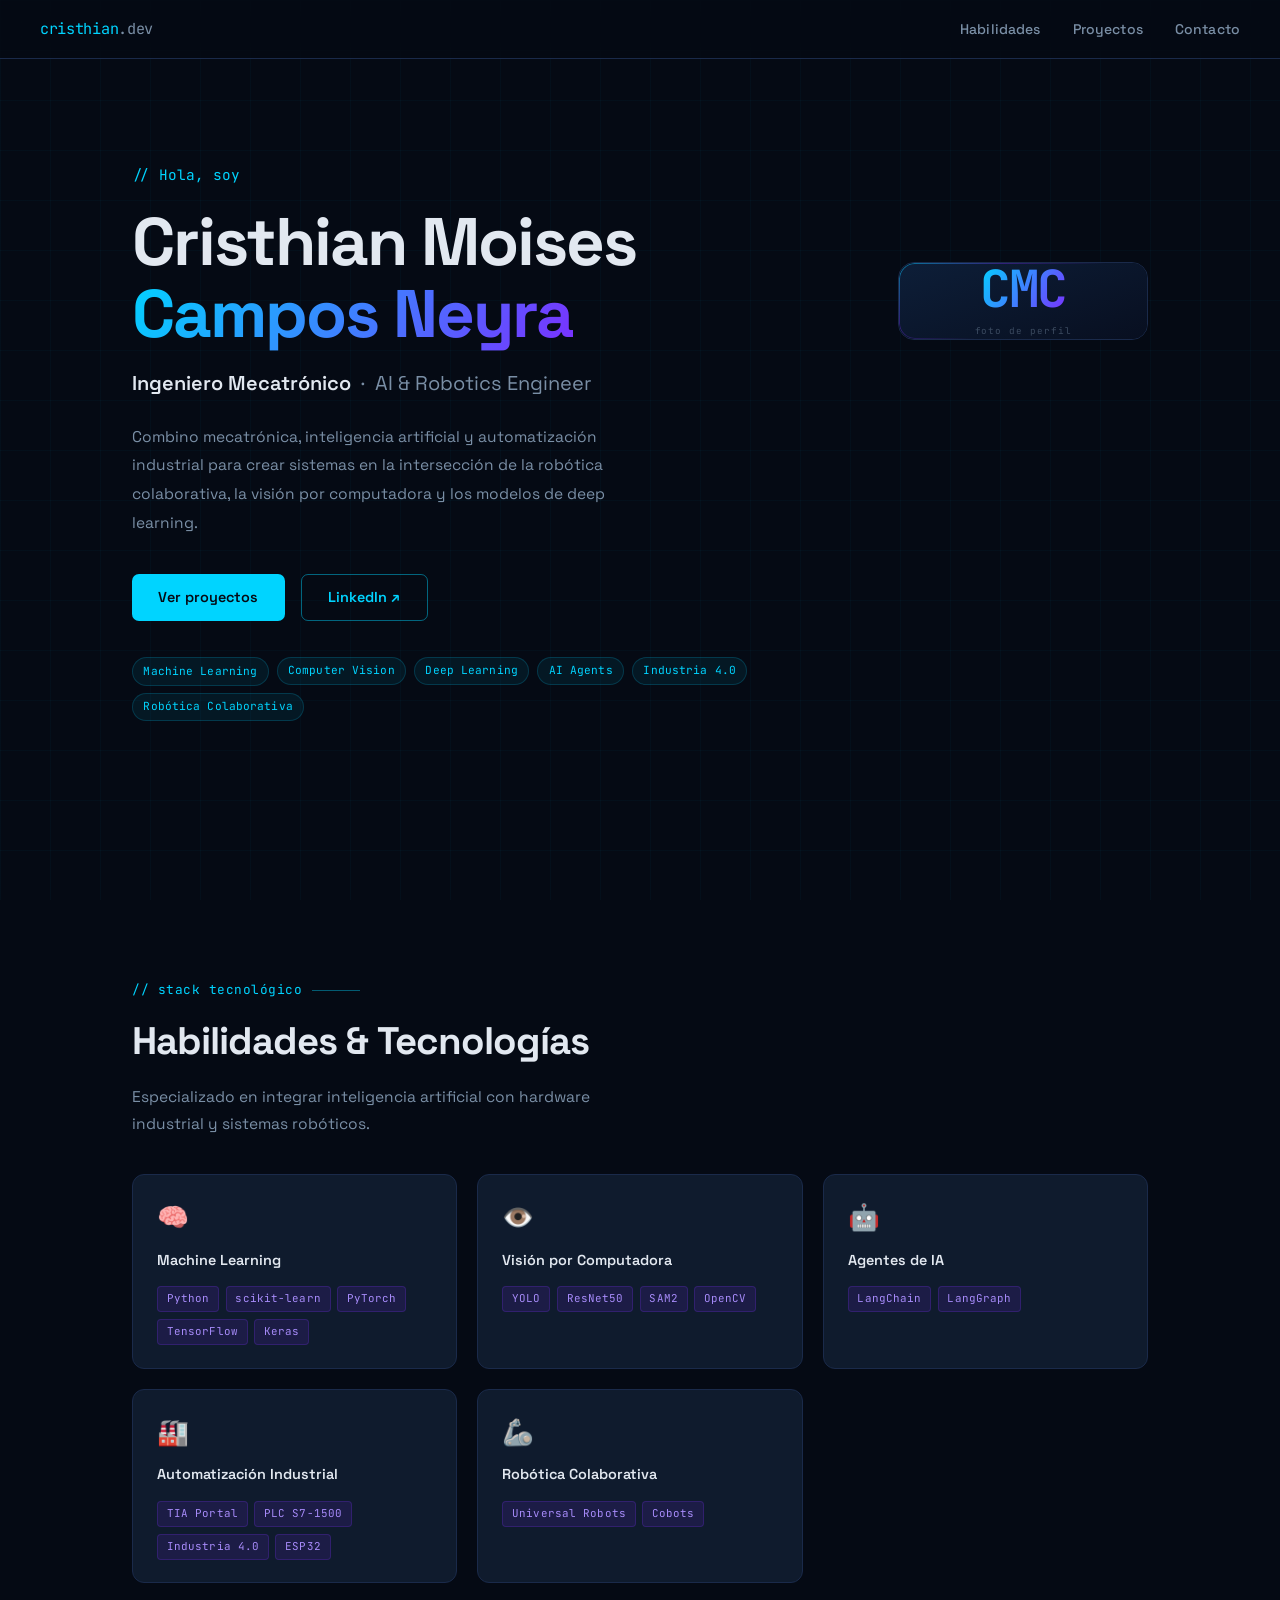
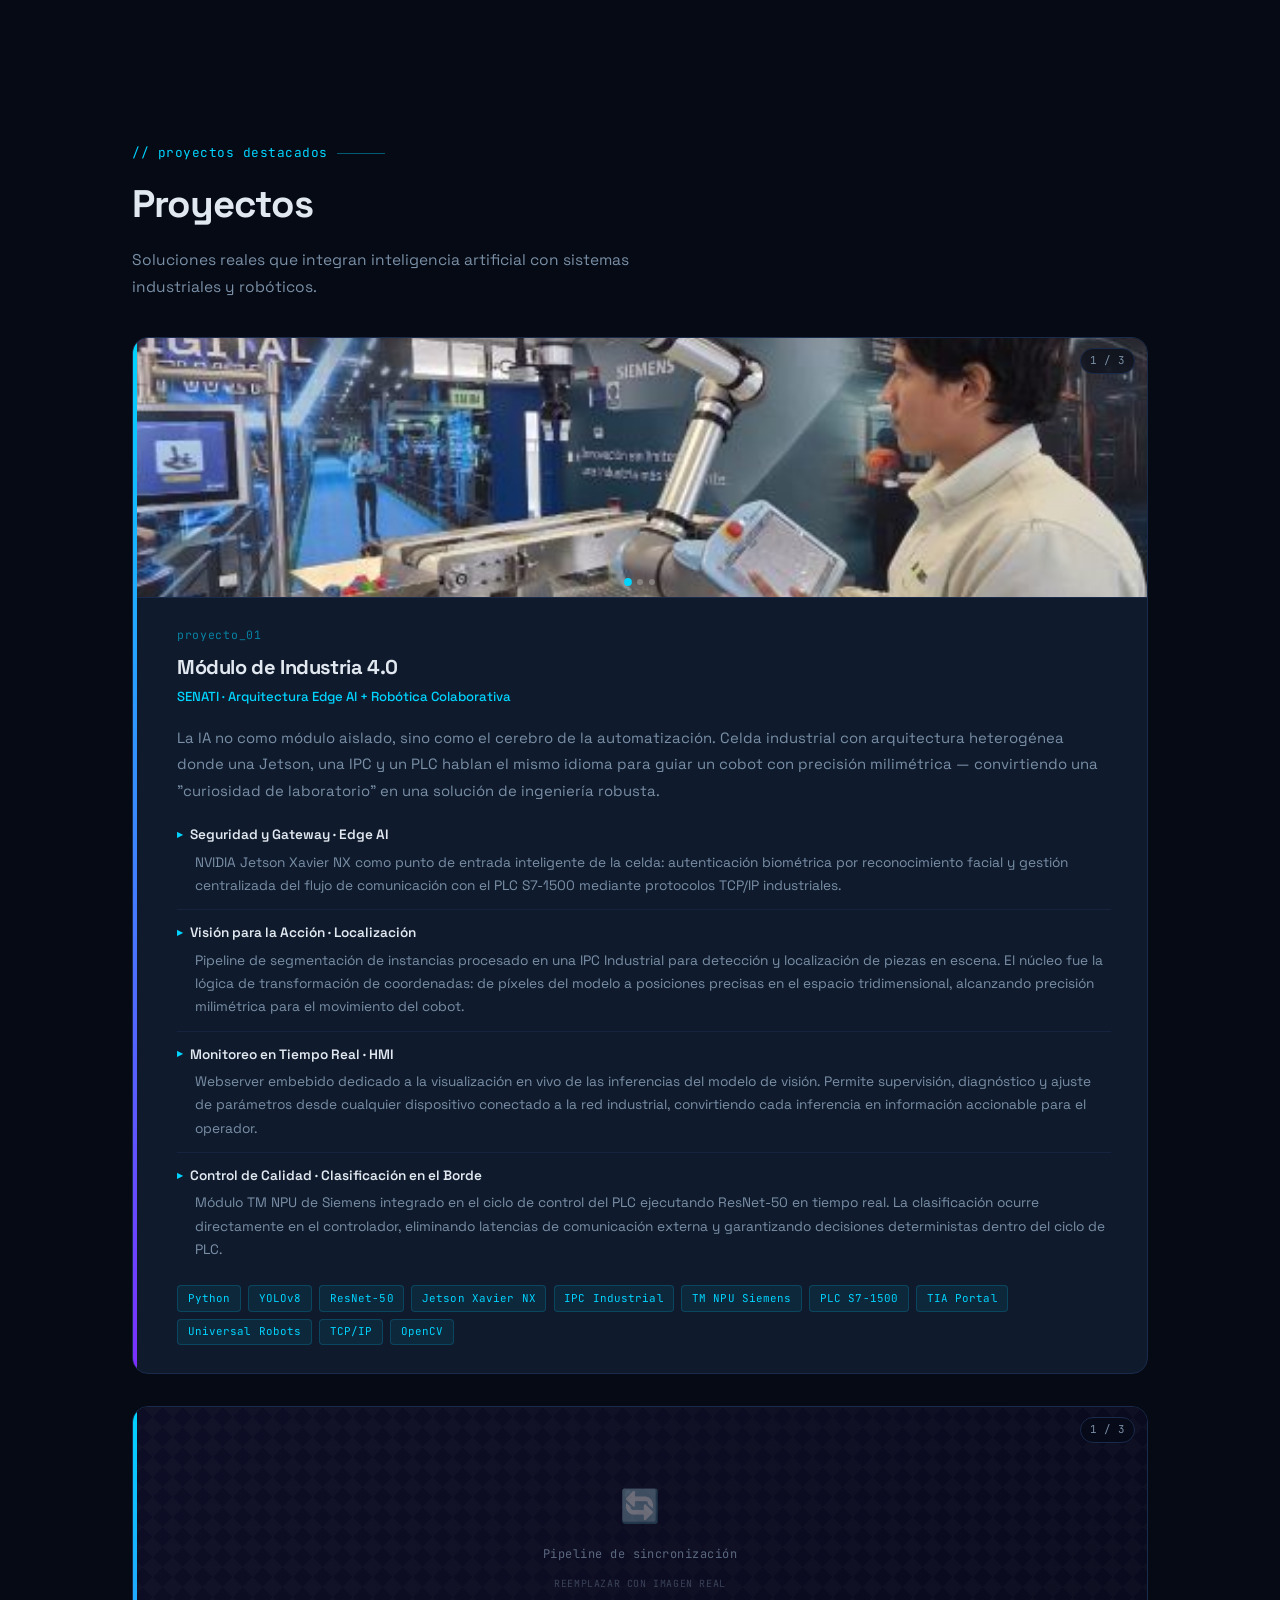
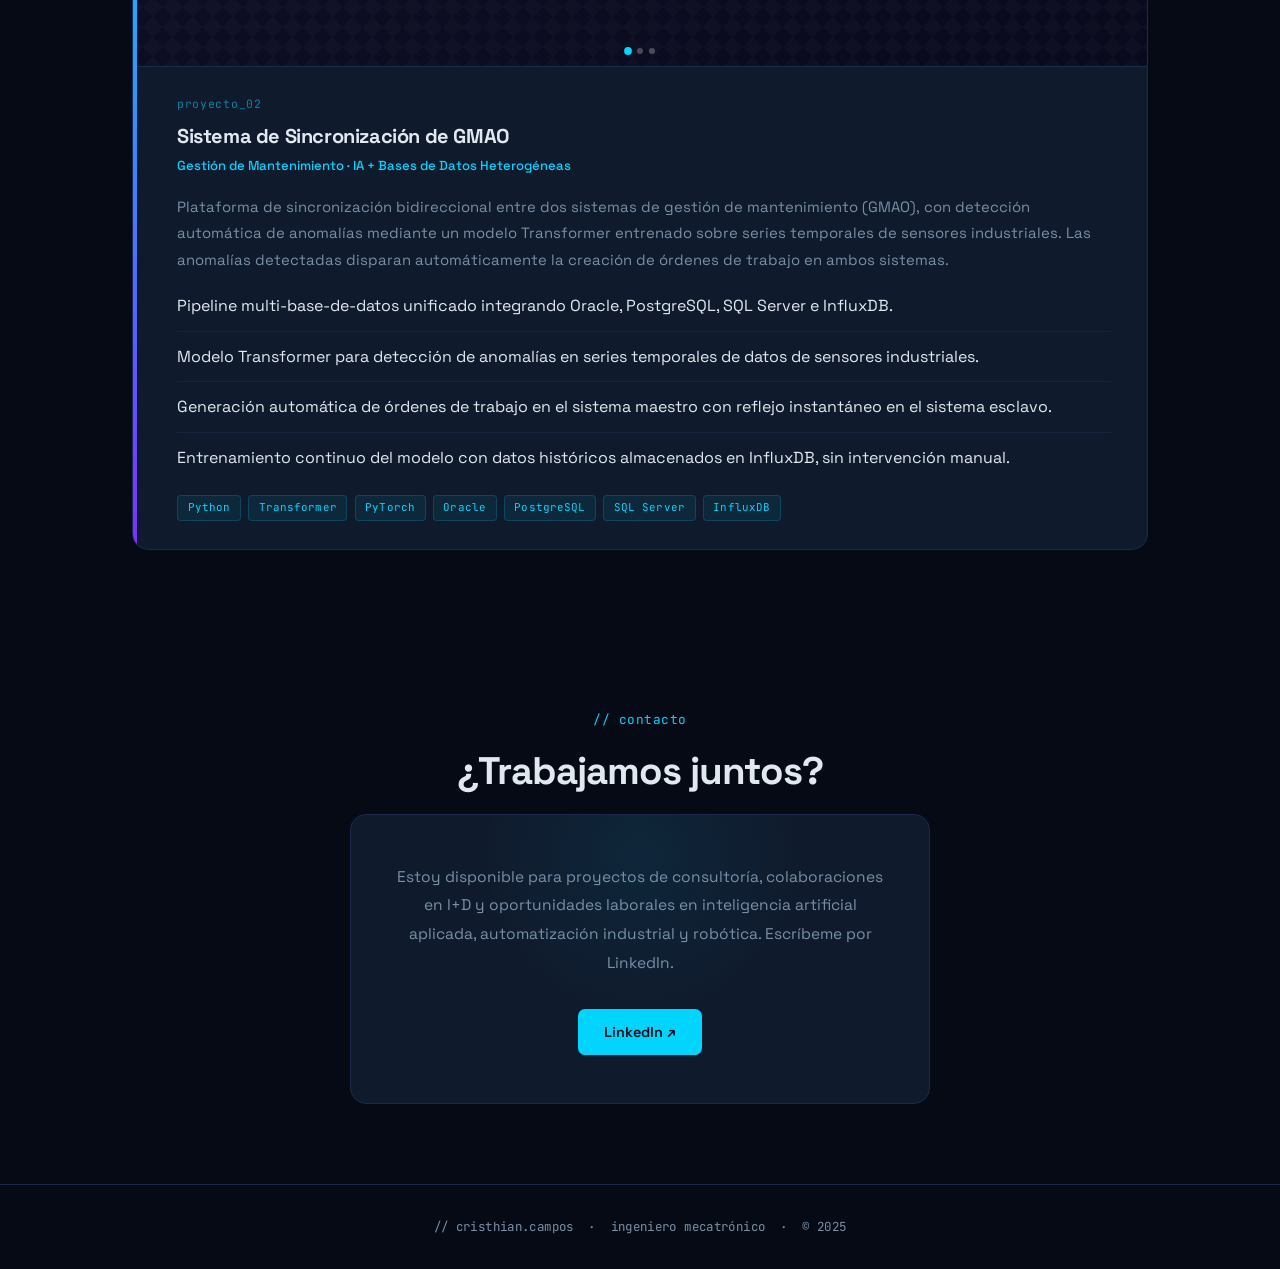
==== src/index.html @ fc971c63 "first commit" ====
<!DOCTYPE html>
<html lang="es">
<head>
    <meta charset="UTF-8">
    <meta name="viewport" content="width=device-width, initial-scale=1.0">
    <title>Cristhian Campos · Ingeniero Mecatrónico</title>
    <meta name="description" content="Portafolio profesional de Cristhian Moises Campos Neyra — Ingeniero Mecatrónico especializado en IA, visión por computadora y robótica industrial.">

    <link rel="preconnect" href="https://fonts.googleapis.com">
    <link rel="preconnect" href="https://fonts.gstatic.com" crossorigin>
    <link href="https://fonts.googleapis.com/css2?family=Space+Grotesk:wght@300;400;500;600;700&family=JetBrains+Mono:wght@400;500&display=swap" rel="stylesheet">

    <style>
        /* ── Variables ── */
        :root {
            --bg-primary:    #050a14;
            --bg-secondary:  #0d1526;
            --bg-card:       #0f1b2d;
            --border-color:  #1a2a4a;
            --accent-cyan:   #00d4ff;
            --accent-purple: #7b2fff;
            --accent-green:  #00ff88;
            --text-primary:  #e2e8f0;
            --text-secondary:#7a8fa6;
            --font-sans: 'Space Grotesk', sans-serif;
            --font-mono: 'JetBrains Mono', monospace;
        }

        /* ── Reset ── */
        *, *::before, *::after { box-sizing: border-box; margin: 0; padding: 0; }
        html { scroll-behavior: smooth; }

        body {
            font-family: var(--font-sans);
            background: var(--bg-primary);
            color: var(--text-primary);
            line-height: 1.6;
            overflow-x: hidden;
        }

        /* ── Grid background ── */
        body::before {
            content: '';
            position: fixed;
            inset: 0;
            background-image:
                linear-gradient(rgba(0,212,255,.03) 1px, transparent 1px),
                linear-gradient(90deg, rgba(0,212,255,.03) 1px, transparent 1px);
            background-size: 50px 50px;
            pointer-events: none;
            z-index: 0;
        }

        /* ── Navigation ── */
        nav {
            position: fixed;
            top: 0; left: 0; right: 0;
            z-index: 100;
            padding: 1rem 2.5rem;
            display: flex;
            justify-content: space-between;
            align-items: center;
            background: rgba(5, 10, 20, 0.82);
            backdrop-filter: blur(14px);
            border-bottom: 1px solid var(--border-color);
        }

        .nav-logo {
            font-family: var(--font-mono);
            font-size: 0.95rem;
            color: var(--accent-cyan);
            text-decoration: none;
            letter-spacing: -0.02em;
        }
        .nav-logo span { color: var(--text-secondary); }

        .nav-links {
            display: flex;
            gap: 2rem;
            list-style: none;
        }

        .nav-links a {
            color: var(--text-secondary);
            text-decoration: none;
            font-size: 0.875rem;
            font-weight: 500;
            transition: color 0.25s;
            letter-spacing: 0.01em;
        }
        .nav-links a:hover,
        .nav-links a.active { color: var(--accent-cyan); }

        /* ── Layout ── */
        main { position: relative; z-index: 1; }

        section {
            max-width: 1080px;
            margin: 0 auto;
            padding: 5rem 2rem;
        }

        /* ────────────────────────────
           HERO
        ──────────────────────────── */
        #hero {
            min-height: 100vh;
            display: flex;
            align-items: center;
            padding-top: 4rem;
            position: relative;
        }

        .hero-inner {
            display: grid;
            grid-template-columns: 1fr auto;
            align-items: center;
            gap: 4rem;
            width: 100%;
        }

        /* ── Hero text ── */
        .hero-eyebrow {
            font-family: var(--font-mono);
            font-size: 0.9rem;
            color: var(--accent-cyan);
            margin-bottom: 1.25rem;
            opacity: 0;
            animation: fadeUp 0.7s ease forwards 0.2s;
        }

        .hero-name {
            font-size: clamp(2.4rem, 5.5vw, 4.2rem);
            font-weight: 700;
            line-height: 1.08;
            margin-bottom: 1rem;
            letter-spacing: -0.03em;
            opacity: 0;
            animation: fadeUp 0.7s ease forwards 0.4s;
        }

        .hero-name .gradient {
            background: linear-gradient(125deg, var(--accent-cyan) 0%, var(--accent-purple) 100%);
            -webkit-background-clip: text;
            -webkit-text-fill-color: transparent;
            background-clip: text;
        }

        .hero-role {
            font-size: clamp(0.95rem, 2vw, 1.25rem);
            font-weight: 400;
            color: var(--text-secondary);
            margin-bottom: 1.5rem;
            opacity: 0;
            animation: fadeUp 0.7s ease forwards 0.6s;
        }
        .hero-role strong { color: var(--text-primary); font-weight: 600; }

        .hero-desc {
            max-width: 540px;
            color: var(--text-secondary);
            font-size: 0.97rem;
            line-height: 1.85;
            margin-bottom: 2.25rem;
            opacity: 0;
            animation: fadeUp 0.7s ease forwards 0.8s;
        }

        .hero-cta {
            display: flex;
            gap: 1rem;
            flex-wrap: wrap;
            opacity: 0;
            animation: fadeUp 0.7s ease forwards 1s;
        }

        .hero-tags {
            display: flex;
            flex-wrap: wrap;
            gap: 0.5rem;
            margin-top: 2.25rem;
            opacity: 0;
            animation: fadeUp 0.7s ease forwards 1.2s;
        }

        .hero-tag {
            font-family: var(--font-mono);
            font-size: 0.7rem;
            padding: 0.26rem 0.65rem;
            border-radius: 100px;
            background: rgba(0,212,255,.07);
            border: 1px solid rgba(0,212,255,.18);
            color: var(--accent-cyan);
            letter-spacing: 0.01em;
        }

        /* ── Flip card (profile photo) ── */
        .hero-photo-wrap {
            flex-shrink: 0;
            opacity: 0;
            animation: fadeUp 0.7s ease forwards 0.5s;
        }

        .flip-card {
            width: 250px;
            height: 360px;
            perspective: 1200px;
            cursor: pointer;
            position: relative;
        }

        .flip-card-inner {
            width: 100%;
            height: 100%;
            position: relative;
            transform-style: preserve-3d;
            transition: transform 0.7s cubic-bezier(0.4, 0, 0.2, 1);
        }

        .flip-card:hover .flip-card-inner,
        .flip-card.flipped .flip-card-inner {
            transform: rotateY(180deg);
        }

        .flip-front,
        .flip-back {
            position: absolute;
            inset: 0;
            backface-visibility: hidden;
            -webkit-backface-visibility: hidden;
            border-radius: 16px;
            overflow: hidden;
        }

        /* ── Front face ── */
        .flip-front {
            border: 1px solid var(--border-color);
            position: relative;
        }

        /* Gradient border accent */
        .flip-front::before {
            content: '';
            position: absolute;
            inset: 0;
            border-radius: 16px;
            padding: 1px;
            background: linear-gradient(150deg, rgba(0,212,255,.5), rgba(123,47,255,.35), transparent 55%);
            -webkit-mask: linear-gradient(#fff 0 0) content-box, linear-gradient(#fff 0 0);
            -webkit-mask-composite: xor;
            mask-composite: exclude;
            pointer-events: none;
            z-index: 2;
        }

        .flip-front-inner {
            width: 100%;
            height: 100%;
            background: var(--bg-card);
            display: flex;
            align-items: center;
            justify-content: center;
            overflow: hidden;
        }

        .flip-front-inner img {
            width: 100%;
            height: 100%;
            object-fit: cover;
            object-position: top center;
            display: block;
        }

        /* Placeholder */
        .flip-ph {
            display: flex;
            flex-direction: column;
            align-items: center;
            justify-content: center;
            gap: 0.6rem;
            width: 100%;
            height: 100%;
            background: linear-gradient(160deg, #0d1e38 0%, #080f20 100%);
        }

        .flip-ph-initials {
            font-family: var(--font-mono);
            font-size: 3.2rem;
            font-weight: 700;
            background: linear-gradient(125deg, var(--accent-cyan), var(--accent-purple));
            -webkit-background-clip: text;
            -webkit-text-fill-color: transparent;
            background-clip: text;
            letter-spacing: -0.04em;
            line-height: 1;
        }

        .flip-ph-hint {
            font-family: var(--font-mono);
            font-size: 0.58rem;
            color: var(--text-secondary);
            opacity: 0.45;
            letter-spacing: 0.1em;
        }

        /* Hover label */
        .flip-hint-badge {
            position: absolute;
            bottom: 12px;
            left: 50%;
            transform: translateX(-50%);
            font-family: var(--font-mono);
            font-size: 0.6rem;
            color: var(--accent-cyan);
            background: rgba(5,10,20,.8);
            backdrop-filter: blur(8px);
            border: 1px solid rgba(0,212,255,.22);
            padding: 0.22rem 0.65rem;
            border-radius: 100px;
            white-space: nowrap;
            z-index: 10;
            opacity: 0;
            transition: opacity 0.25s;
            pointer-events: none;
        }
        .flip-card:hover .flip-hint-badge { opacity: 1; }

        /* ── Back face ── */
        .flip-back {
            background: var(--bg-card);
            border: 1px solid rgba(0,212,255,.22);
            transform: rotateY(180deg);
            padding: 1.6rem 1.5rem;
            display: flex;
            flex-direction: column;
            gap: 0;
            box-shadow: 0 0 40px rgba(0,212,255,.08);
        }

        .flip-back-section {
            display: flex;
            flex-direction: column;
            gap: 0.3rem;
        }

        .flip-back-label {
            font-family: var(--font-mono);
            font-size: 0.6rem;
            color: var(--accent-cyan);
            letter-spacing: 0.12em;
            opacity: 0.65;
            margin-bottom: 0.2rem;
        }

        .flip-back-company {
            font-size: 1rem;
            font-weight: 700;
            color: var(--text-primary);
            letter-spacing: -0.01em;
        }

        .flip-back-role {
            font-size: 0.73rem;
            color: var(--text-secondary);
            line-height: 1.55;
        }

        .flip-back-period {
            font-family: var(--font-mono);
            font-size: 0.65rem;
            color: var(--accent-cyan);
            opacity: 0.75;
            margin-top: 0.25rem;
            display: inline-flex;
            align-items: center;
            gap: 0.3rem;
        }

        .flip-back-period::before {
            content: '';
            display: inline-block;
            width: 6px; height: 6px;
            border-radius: 50%;
            background: var(--accent-green);
            box-shadow: 0 0 6px var(--accent-green);
            flex-shrink: 0;
        }

        .flip-divider {
            height: 1px;
            background: var(--border-color);
            margin: 1.1rem 0;
        }

        .flip-back-uni {
            font-size: 0.78rem;
            font-weight: 600;
            color: var(--text-primary);
            line-height: 1.4;
        }

        .flip-back-degree {
            font-size: 0.7rem;
            color: var(--text-secondary);
            margin-top: 0.2rem;
        }

        .flip-location {
            display: flex;
            align-items: center;
            gap: 0.35rem;
            font-family: var(--font-mono);
            font-size: 0.62rem;
            color: var(--text-secondary);
            opacity: 0.55;
            margin-top: auto;
            padding-top: 1rem;
        }

        /* ── Buttons ── */
        .btn {
            display: inline-flex;
            align-items: center;
            gap: 0.5rem;
            padding: 0.7rem 1.65rem;
            border-radius: 7px;
            font-size: 0.9rem;
            font-weight: 600;
            font-family: var(--font-sans);
            text-decoration: none;
            border: none;
            cursor: pointer;
            transition: all 0.25s;
        }

        .btn-primary {
            background: var(--accent-cyan);
            color: var(--bg-primary);
        }
        .btn-primary:hover {
            background: #28ddff;
            box-shadow: 0 0 24px rgba(0,212,255,.45);
            transform: translateY(-2px);
        }

        .btn-outline {
            background: transparent;
            color: var(--accent-cyan);
            border: 1px solid rgba(0,212,255,.45);
        }
        .btn-outline:hover {
            background: rgba(0,212,255,.08);
            border-color: var(--accent-cyan);
            box-shadow: 0 0 20px rgba(0,212,255,.15);
            transform: translateY(-2px);
        }

        /* ── Section heading atoms ── */
        .section-eyebrow {
            font-family: var(--font-mono);
            font-size: 0.8rem;
            color: var(--accent-cyan);
            margin-bottom: 0.6rem;
            display: flex;
            align-items: center;
            gap: 0.6rem;
            letter-spacing: 0.04em;
        }
        .section-eyebrow::after {
            content: '';
            display: block;
            width: 48px; height: 1px;
            background: var(--accent-cyan);
            opacity: 0.4;
        }

        .section-title {
            font-size: clamp(1.7rem, 3.5vw, 2.4rem);
            font-weight: 700;
            letter-spacing: -0.025em;
            margin-bottom: 0.75rem;
        }

        .section-sub {
            color: var(--text-secondary);
            max-width: 520px;
            margin-bottom: 2.25rem;
            font-size: 0.97rem;
            line-height: 1.75;
        }

        /* ── Skills ── */
        .skills-grid {
            display: grid;
            grid-template-columns: repeat(auto-fill, minmax(275px, 1fr));
            gap: 1.25rem;
        }

        .skill-card {
            background: var(--bg-card);
            border: 1px solid var(--border-color);
            border-radius: 12px;
            padding: 1.4rem 1.5rem;
            transition: border-color 0.3s, box-shadow 0.3s;
        }
        .skill-card:hover {
            border-color: rgba(0,212,255,.35);
            box-shadow: 0 0 32px rgba(0,212,255,.07);
        }

        .skill-icon { font-size: 1.6rem; margin-bottom: 0.65rem; display: block; }
        .skill-name { font-size: 0.9rem; font-weight: 600; margin-bottom: 0.9rem; color: var(--text-primary); }

        .skill-tags { display: flex; flex-wrap: wrap; gap: 0.4rem; }

        .stag {
            font-family: var(--font-mono);
            font-size: 0.68rem;
            padding: 0.22rem 0.55rem;
            border-radius: 4px;
            background: rgba(123,47,255,.12);
            border: 1px solid rgba(123,47,255,.22);
            color: #a78bfa;
            letter-spacing: 0.01em;
        }

        /* ────────────────────────────
           PROJECTS
        ──────────────────────────── */
        .projects-list {
            display: flex;
            flex-direction: column;
            gap: 2rem;
        }

        .project-card {
            background: var(--bg-card);
            border: 1px solid var(--border-color);
            border-radius: 16px;
            overflow: hidden;
            transition: border-color 0.3s, box-shadow 0.3s, transform 0.3s;
            position: relative;
        }

        /* Left accent bar */
        .project-card::before {
            content: '';
            position: absolute;
            top: 0; left: 0;
            width: 4px; height: 100%;
            background: linear-gradient(to bottom, var(--accent-cyan), var(--accent-purple));
            z-index: 1;
        }

        .project-card:hover {
            border-color: rgba(0,212,255,.3);
            box-shadow: 0 10px 48px rgba(0,212,255,.07);
            transform: translateY(-4px);
        }

        /* ── Carousel ── */
        .carousel {
            position: relative;
            overflow: hidden;
            background: var(--bg-secondary);
            border-bottom: 1px solid var(--border-color);
            height: 260px;
            user-select: none;
        }

        .carousel-track {
            display: flex;
            height: 100%;
            transition: transform 0.45s cubic-bezier(0.25, 0.46, 0.45, 0.94);
            will-change: transform;
        }

        .carousel-slide {
            min-width: 100%;
            height: 100%;
            display: flex;
            align-items: center;
            justify-content: center;
            position: relative;
            overflow: hidden;
        }

        /* Placeholder when no real image */
        .img-ph {
            width: 100%;
            height: 100%;
            display: flex;
            flex-direction: column;
            align-items: center;
            justify-content: center;
            gap: 0.75rem;
            position: relative;
            overflow: hidden;
        }

        /* Subtle diagonal grid pattern */
        .img-ph::before {
            content: '';
            position: absolute;
            inset: 0;
            background-image:
                linear-gradient(45deg, rgba(255,255,255,.02) 25%, transparent 25%),
                linear-gradient(-45deg, rgba(255,255,255,.02) 25%, transparent 25%),
                linear-gradient(45deg, transparent 75%, rgba(255,255,255,.02) 75%),
                linear-gradient(-45deg, transparent 75%, rgba(255,255,255,.02) 75%);
            background-size: 20px 20px;
        }

        .img-ph-icon {
            font-size: 2rem;
            opacity: 0.4;
            position: relative;
            z-index: 1;
        }

        .img-ph-label {
            font-family: var(--font-mono);
            font-size: 0.75rem;
            color: var(--text-secondary);
            opacity: 0.7;
            letter-spacing: 0.04em;
            position: relative;
            z-index: 1;
        }

        .img-ph-sub {
            font-family: var(--font-mono);
            font-size: 0.62rem;
            color: var(--text-secondary);
            opacity: 0.4;
            letter-spacing: 0.06em;
            position: relative;
            z-index: 1;
        }

        /* Gradient tints per slide */
        .img-ph.tint-1 { background: linear-gradient(135deg, #071929 0%, #071420 100%); }
        .img-ph.tint-2 { background: linear-gradient(135deg, #0d0d25 0%, #0a0a1e 100%); }
        .img-ph.tint-3 { background: linear-gradient(135deg, #0a1c10 0%, #060e0c 100%); }

        /* Real image inside a slide */
        .carousel-slide img {
            width: 100%;
            height: 100%;
            object-fit: cover;
            display: block;
        }

        /* Carousel arrows */
        .carousel-btn {
            position: absolute;
            top: 50%;
            transform: translateY(-50%);
            z-index: 10;
            background: rgba(5,10,20,.7);
            backdrop-filter: blur(8px);
            border: 1px solid rgba(0,212,255,.25);
            color: var(--accent-cyan);
            width: 36px; height: 36px;
            border-radius: 50%;
            display: flex;
            align-items: center;
            justify-content: center;
            cursor: pointer;
            font-size: 1.1rem;
            line-height: 1;
            transition: background 0.2s, border-color 0.2s, opacity 0.2s;
            opacity: 0;
        }
        .carousel:hover .carousel-btn { opacity: 1; }
        .carousel-btn:hover {
            background: rgba(0,212,255,.15);
            border-color: var(--accent-cyan);
        }
        .carousel-prev { left: 12px; }
        .carousel-next { right: 12px; }

        .carousel-btn:disabled {
            opacity: 0 !important;
            pointer-events: none;
            visibility: hidden;
        }

        /* Dots */
        .carousel-dots {
            position: absolute;
            bottom: 12px;
            left: 50%;
            transform: translateX(-50%);
            display: flex;
            gap: 6px;
            z-index: 10;
        }

        .dot {
            width: 6px; height: 6px;
            border-radius: 50%;
            background: rgba(255,255,255,.25);
            border: none;
            cursor: pointer;
            padding: 0;
            transition: background 0.25s, transform 0.25s;
        }
        .dot.active {
            background: var(--accent-cyan);
            transform: scale(1.3);
        }

        /* Slide counter badge */
        .carousel-counter {
            position: absolute;
            top: 10px;
            right: 12px;
            font-family: var(--font-mono);
            font-size: 0.68rem;
            color: var(--text-secondary);
            background: rgba(5,10,20,.65);
            backdrop-filter: blur(6px);
            padding: 0.2rem 0.55rem;
            border-radius: 100px;
            border: 1px solid var(--border-color);
            z-index: 10;
        }

        /* Upload hint badge */
        .carousel-hint {
            position: absolute;
            top: 10px;
            left: 20px;
            font-family: var(--font-mono);
            font-size: 0.62rem;
            color: var(--accent-cyan);
            background: rgba(0,212,255,.07);
            border: 1px solid rgba(0,212,255,.18);
            padding: 0.2rem 0.55rem;
            border-radius: 100px;
            z-index: 10;
            opacity: 0.8;
        }

        /* ── Project body ── */
        .project-body {
            padding: 1.75rem 2.25rem 1.75rem 2.75rem;
        }

        .project-num {
            font-family: var(--font-mono);
            font-size: 0.72rem;
            color: var(--accent-cyan);
            opacity: 0.55;
            margin-bottom: 0.4rem;
            letter-spacing: 0.06em;
        }

        .project-name {
            font-size: 1.25rem;
            font-weight: 700;
            margin-bottom: 0.2rem;
            letter-spacing: -0.02em;
        }

        .project-client {
            font-size: 0.82rem;
            color: var(--accent-cyan);
            font-weight: 500;
            margin-bottom: 1.1rem;
        }

        .project-desc {
            color: var(--text-secondary);
            font-size: 0.93rem;
            line-height: 1.78;
            margin-bottom: 1.25rem;
        }

        .project-features {
            list-style: none;
            margin-bottom: 1.5rem;
            display: flex;
            flex-direction: column;
            gap: 0;
        }

        .project-features li {
            display: flex;
            flex-direction: column;
            gap: 0.3rem;
            padding: 0.75rem 0;
            border-bottom: 1px solid rgba(26,42,74,0.55);
        }

        .project-features li:first-child { padding-top: 0; }
        .project-features li:last-child  { border-bottom: none; padding-bottom: 0; }

        .feat-label {
            font-size: 0.85rem;
            font-weight: 600;
            color: var(--text-primary);
            display: flex;
            align-items: center;
            gap: 0.45rem;
        }

        .feat-label::before {
            content: '▸';
            color: var(--accent-cyan);
            font-size: 0.7rem;
            flex-shrink: 0;
        }

        .feat-text {
            font-size: 0.855rem;
            color: var(--text-secondary);
            line-height: 1.7;
            padding-left: 1.1rem;
        }

        .project-tech { display: flex; flex-wrap: wrap; gap: 0.45rem; }

        .tbadge {
            font-family: var(--font-mono);
            font-size: 0.68rem;
            padding: 0.22rem 0.6rem;
            border-radius: 4px;
            background: rgba(0,212,255,.07);
            border: 1px solid rgba(0,212,255,.18);
            color: var(--accent-cyan);
            letter-spacing: 0.01em;
        }

        /* ── Contact ── */
        #contacto { text-align: center; }
        #contacto .section-eyebrow { justify-content: center; }
        #contacto .section-eyebrow::after { display: none; }

        .contact-card {
            background: var(--bg-card);
            border: 1px solid var(--border-color);
            border-radius: 16px;
            padding: 3rem 2.5rem;
            max-width: 580px;
            margin: 0 auto;
            position: relative;
            overflow: hidden;
        }

        .contact-card::before {
            content: '';
            position: absolute;
            top: -120px; left: 50%;
            transform: translateX(-50%);
            width: 320px; height: 320px;
            background: radial-gradient(circle, rgba(0,212,255,.06) 0%, transparent 70%);
            pointer-events: none;
        }

        .contact-card p {
            color: var(--text-secondary);
            line-height: 1.85;
            margin-bottom: 2rem;
            font-size: 0.97rem;
        }

        .contact-links { display: flex; gap: 1rem; justify-content: center; flex-wrap: wrap; }

        /* ── Footer ── */
        footer {
            text-align: center;
            padding: 2rem;
            border-top: 1px solid var(--border-color);
            color: var(--text-secondary);
            font-family: var(--font-mono);
            font-size: 0.78rem;
            letter-spacing: 0.03em;
            position: relative; z-index: 1;
        }

        /* ── Scroll reveal ── */
        .reveal {
            opacity: 0;
            transform: translateY(28px);
            transition: opacity 0.6s ease, transform 0.6s ease;
        }
        .reveal.visible { opacity: 1; transform: translateY(0); }

        /* ── Keyframes ── */
        @keyframes fadeUp {
            from { opacity: 0; transform: translateY(22px); }
            to   { opacity: 1; transform: translateY(0); }
        }

        /* ── Scrollbar ── */
        ::-webkit-scrollbar { width: 5px; }
        ::-webkit-scrollbar-track { background: var(--bg-primary); }
        ::-webkit-scrollbar-thumb { background: var(--border-color); border-radius: 3px; }
        ::-webkit-scrollbar-thumb:hover { background: var(--accent-cyan); }

        /* ── Responsive ── */
        @media (max-width: 900px) {
            .hero-inner { grid-template-columns: 1fr; gap: 2rem; }
            .hero-photo-wrap { order: -1; display: flex; justify-content: center; }
            .flip-card { width: 210px; height: 300px; }
            .flip-ph-initials { font-size: 2.6rem; }
        }
        @media (max-width: 768px) {
            nav { padding: 1rem 1.25rem; }
            section { padding: 4rem 1.25rem; }
            .project-body { padding: 1.25rem 1.5rem 1.25rem 1.9rem; }
            .contact-card { padding: 1.75rem 1.5rem; }
            .carousel { height: 200px; }
        }
        @media (max-width: 520px) {
            .nav-links { display: none; }
            .hero-name { font-size: 2.1rem; }
            .flip-card { width: 180px; height: 256px; }
            .flip-ph-initials { font-size: 2.2rem; }
        }
    </style>
</head>
<body>

<!-- ── Navigation ── -->
<nav>
    <a href="#hero" class="nav-logo">cristhian<span>.dev</span></a>
    <ul class="nav-links">
        <li><a href="#habilidades">Habilidades</a></li>
        <li><a href="#proyectos">Proyectos</a></li>
        <li><a href="#contacto">Contacto</a></li>
    </ul>
</nav>

<main>

<!-- ── Hero ── -->
<section id="hero">
    <div class="hero-inner">

        <!-- Text -->
        <div class="hero-content">
            <p class="hero-eyebrow">// Hola, soy</p>
            <h1 class="hero-name">
                Cristhian Moises<br>
                <span class="gradient">Campos Neyra</span>
            </h1>
            <p class="hero-role">
                <strong>Ingeniero Mecatrónico</strong> &nbsp;·&nbsp; AI &amp; Robotics Engineer
            </p>
            <p class="hero-desc">
                Combino mecatrónica, inteligencia artificial y automatización industrial para crear sistemas en la intersección de la robótica colaborativa, la visión por computadora y los modelos de deep learning.
            </p>
            <div class="hero-cta">
                <a href="#proyectos" class="btn btn-primary">Ver proyectos</a>
                <a href="https://www.linkedin.com/in/cristhian-moises-campos-neyra-a8bb27257"
                   target="_blank" rel="noopener" class="btn btn-outline">LinkedIn ↗</a>
            </div>
            <div class="hero-tags">
                <span class="hero-tag">Machine Learning</span>
                <span class="hero-tag">Computer Vision</span>
                <span class="hero-tag">Deep Learning</span>
                <span class="hero-tag">AI Agents</span>
                <span class="hero-tag">Industria 4.0</span>
                <span class="hero-tag">Robótica Colaborativa</span>
            </div>
        </div>

        <!-- Profile photo (flip card) -->
        <div class="hero-photo-wrap">
            <div class="flip-card" tabindex="0" role="button" aria-label="Ver perfil profesional">
                <div class="flip-card-inner">

                    <!-- ── Frente: foto ── -->
                    <div class="flip-front">
                        <div class="flip-front-inner">
                            <!--
                                Para usar tu foto real, reemplaza el div.flip-ph por:
                                <img src="../images/foto.jpg" alt="Cristhian Campos">
                            -->
                            <div class="flip-ph">
                                <span class="flip-ph-initials">CMC</span>
                                <span class="flip-ph-hint">foto de perfil</span>
                            </div>
                        </div>
                        <span class="flip-hint-badge">hover · ver perfil ↻</span>
                    </div>

                    <!-- ── Reverso: experiencia + educación ── -->
                    <div class="flip-back">
                        <div class="flip-back-section">
                            <span class="flip-back-label">// experiencia</span>
                            <span class="flip-back-company">DINAUT</span>
                            <span class="flip-back-role">Desarrollo completo e integración de software con hardware en sistemas de automatización e IA industrial.</span>
                            <span class="flip-back-period">2024 – Presente</span>
                        </div>

                        <div class="flip-divider"></div>

                        <div class="flip-back-section">
                            <span class="flip-back-label">// educación</span>
                            <span class="flip-back-uni">Pontificia Universidad Católica del Perú</span>
                            <span class="flip-back-degree">Bachiller en Ingeniería Mecatrónica</span>
                        </div>

                        <div class="flip-location">
                            <span>📍</span><span>Lima, Perú</span>
                        </div>
                    </div>

                </div>
            </div>
        </div>

    </div>
</section>

<!-- ── Skills ── -->
<section id="habilidades">
    <p class="section-eyebrow reveal">// stack tecnológico</p>
    <h2 class="section-title reveal">Habilidades &amp; Tecnologías</h2>
    <p class="section-sub reveal">
        Especializado en integrar inteligencia artificial con hardware industrial y sistemas robóticos.
    </p>

    <div class="skills-grid">
        <div class="skill-card reveal">
            <span class="skill-icon">🧠</span>
            <p class="skill-name">Machine Learning</p>
            <div class="skill-tags">
                <span class="stag">Python</span>
                <span class="stag">scikit-learn</span>
                <span class="stag">PyTorch</span>
                <span class="stag">TensorFlow</span>
                <span class="stag">Keras</span>
            </div>
        </div>

        <div class="skill-card reveal">
            <span class="skill-icon">👁️</span>
            <p class="skill-name">Visión por Computadora</p>
            <div class="skill-tags">
                <span class="stag">YOLO</span>
                <span class="stag">ResNet50</span>
                <span class="stag">SAM2</span>
                <span class="stag">OpenCV</span>
            </div>
        </div>

        <div class="skill-card reveal">
            <span class="skill-icon">🤖</span>
            <p class="skill-name">Agentes de IA</p>
            <div class="skill-tags">
                <span class="stag">LangChain</span>
                <span class="stag">LangGraph</span>
            </div>
        </div>

        <div class="skill-card reveal">
            <span class="skill-icon">🏭</span>
            <p class="skill-name">Automatización Industrial</p>
            <div class="skill-tags">
                <span class="stag">TIA Portal</span>
                <span class="stag">PLC S7-1500</span>
                <span class="stag">Industria 4.0</span>
                <span class="stag">ESP32</span>
            </div>
        </div>

        <div class="skill-card reveal">
            <span class="skill-icon">🦾</span>
            <p class="skill-name">Robótica Colaborativa</p>
            <div class="skill-tags">
                <span class="stag">Universal Robots</span>
                <span class="stag">Cobots</span>
            </div>
        </div>

    </div>
</section>

<!-- ── Projects ── -->
<section id="proyectos">
    <p class="section-eyebrow reveal">// proyectos destacados</p>
    <h2 class="section-title reveal">Proyectos</h2>
    <p class="section-sub reveal">
        Soluciones reales que integran inteligencia artificial con sistemas industriales y robóticos.
    </p>

    <div class="projects-list">

        <!-- ── Project 01 ── -->
        <div class="project-card reveal">

            <!-- Carousel -->
            <div class="carousel" data-carousel>
                <div class="carousel-track">
                    <div class="carousel-slide">
                        <img src="images/senati/senati1.jpeg" alt="Módulo I4.0 – celda robótica SENATI">
                    </div>
                    <div class="carousel-slide">
                        <img src="images/senati/senati2.jpeg" alt="Módulo I4.0 – integración PLC y cobot">
                    </div>
                    <div class="carousel-slide">
                        <img src="images/senati/senati3.jpeg" alt="Módulo I4.0 – visión por computadora">
                    </div>
                </div>

                <button class="carousel-btn carousel-prev" aria-label="Anterior">&#8249;</button>
                <button class="carousel-btn carousel-next" aria-label="Siguiente">&#8250;</button>

                <div class="carousel-dots">
                    <button class="dot active" aria-label="Imagen 1"></button>
                    <button class="dot" aria-label="Imagen 2"></button>
                    <button class="dot" aria-label="Imagen 3"></button>
                </div>

                <span class="carousel-counter">1 / 3</span>
            </div>

            <!-- Body -->
            <div class="project-body">
                <p class="project-num">proyecto_01</p>
                <h3 class="project-name">Módulo de Industria 4.0</h3>
                <p class="project-client">SENATI · Arquitectura Edge AI + Robótica Colaborativa</p>
                <p class="project-desc">
                    La IA no como módulo aislado, sino como el cerebro de la automatización. Celda industrial con arquitectura heterogénea donde una Jetson, una IPC y un PLC hablan el mismo idioma para guiar un cobot con precisión milimétrica — convirtiendo una "curiosidad de laboratorio" en una solución de ingeniería robusta.
                </p>
                <ul class="project-features">
                    <li>
                        <span class="feat-label">Seguridad y Gateway · Edge AI</span>
                        <span class="feat-text">NVIDIA Jetson Xavier NX como punto de entrada inteligente de la celda: autenticación biométrica por reconocimiento facial y gestión centralizada del flujo de comunicación con el PLC S7-1500 mediante protocolos TCP/IP industriales.</span>
                    </li>
                    <li>
                        <span class="feat-label">Visión para la Acción · Localización</span>
                        <span class="feat-text">Pipeline de segmentación de instancias procesado en una IPC Industrial para detección y localización de piezas en escena. El núcleo fue la lógica de transformación de coordenadas: de píxeles del modelo a posiciones precisas en el espacio tridimensional, alcanzando precisión milimétrica para el movimiento del cobot.</span>
                    </li>
                    <li>
                        <span class="feat-label">Monitoreo en Tiempo Real · HMI</span>
                        <span class="feat-text">Webserver embebido dedicado a la visualización en vivo de las inferencias del modelo de visión. Permite supervisión, diagnóstico y ajuste de parámetros desde cualquier dispositivo conectado a la red industrial, convirtiendo cada inferencia en información accionable para el operador.</span>
                    </li>
                    <li>
                        <span class="feat-label">Control de Calidad · Clasificación en el Borde</span>
                        <span class="feat-text">Módulo TM NPU de Siemens integrado en el ciclo de control del PLC ejecutando ResNet-50 en tiempo real. La clasificación ocurre directamente en el controlador, eliminando latencias de comunicación externa y garantizando decisiones deterministas dentro del ciclo de PLC.</span>
                    </li>
                </ul>
                <div class="project-tech">
                    <span class="tbadge">Python</span>
                    <span class="tbadge">YOLOv8</span>
                    <span class="tbadge">ResNet-50</span>
                    <span class="tbadge">Jetson Xavier NX</span>
                    <span class="tbadge">IPC Industrial</span>
                    <span class="tbadge">TM NPU Siemens</span>
                    <span class="tbadge">PLC S7-1500</span>
                    <span class="tbadge">TIA Portal</span>
                    <span class="tbadge">Universal Robots</span>
                    <span class="tbadge">TCP/IP</span>
                    <span class="tbadge">OpenCV</span>
                </div>
            </div>
        </div>

        <!-- ── Project 02 ── -->
        <div class="project-card reveal">

            <!-- Carousel -->
            <div class="carousel" data-carousel>
                <div class="carousel-track">
                    <div class="carousel-slide">
                        <div class="img-ph tint-2">
                            <span class="img-ph-icon">🔄</span>
                            <span class="img-ph-label">Pipeline de sincronización</span>
                            <span class="img-ph-sub">REEMPLAZAR CON IMAGEN REAL</span>
                        </div>
                    </div>
                    <div class="carousel-slide">
                        <div class="img-ph tint-3">
                            <span class="img-ph-icon">📊</span>
                            <span class="img-ph-label">Detección de anomalías · Transformer</span>
                            <span class="img-ph-sub">REEMPLAZAR CON IMAGEN REAL</span>
                        </div>
                    </div>
                    <div class="carousel-slide">
                        <div class="img-ph tint-2">
                            <span class="img-ph-icon">🗄️</span>
                            <span class="img-ph-label">Integración multi-base-de-datos</span>
                            <span class="img-ph-sub">REEMPLAZAR CON IMAGEN REAL</span>
                        </div>
                    </div>
                </div>

                <button class="carousel-btn carousel-prev" aria-label="Anterior">&#8249;</button>
                <button class="carousel-btn carousel-next" aria-label="Siguiente">&#8250;</button>

                <div class="carousel-dots">
                    <button class="dot active" aria-label="Imagen 1"></button>
                    <button class="dot" aria-label="Imagen 2"></button>
                    <button class="dot" aria-label="Imagen 3"></button>
                </div>

                <span class="carousel-counter">1 / 3</span>
            </div>

            <!-- Body -->
            <div class="project-body">
                <p class="project-num">proyecto_02</p>
                <h3 class="project-name">Sistema de Sincronización de GMAO</h3>
                <p class="project-client">Gestión de Mantenimiento · IA + Bases de Datos Heterogéneas</p>
                <p class="project-desc">
                    Plataforma de sincronización bidireccional entre dos sistemas de gestión de mantenimiento (GMAO), con detección automática de anomalías mediante un modelo Transformer entrenado sobre series temporales de sensores industriales. Las anomalías detectadas disparan automáticamente la creación de órdenes de trabajo en ambos sistemas.
                </p>
                <ul class="project-features">
                    <li>Pipeline multi-base-de-datos unificado integrando Oracle, PostgreSQL, SQL Server e InfluxDB.</li>
                    <li>Modelo Transformer para detección de anomalías en series temporales de datos de sensores industriales.</li>
                    <li>Generación automática de órdenes de trabajo en el sistema maestro con reflejo instantáneo en el sistema esclavo.</li>
                    <li>Entrenamiento continuo del modelo con datos históricos almacenados en InfluxDB, sin intervención manual.</li>
                </ul>
                <div class="project-tech">
                    <span class="tbadge">Python</span>
                    <span class="tbadge">Transformer</span>
                    <span class="tbadge">PyTorch</span>
                    <span class="tbadge">Oracle</span>
                    <span class="tbadge">PostgreSQL</span>
                    <span class="tbadge">SQL Server</span>
                    <span class="tbadge">InfluxDB</span>
                </div>
            </div>
        </div>

    </div>
</section>

<!-- ── Contact ── -->
<section id="contacto">
    <p class="section-eyebrow reveal">// contacto</p>
    <h2 class="section-title reveal">¿Trabajamos juntos?</h2>

    <div class="contact-card reveal">
        <p>
            Estoy disponible para proyectos de consultoría, colaboraciones en I+D y oportunidades laborales en inteligencia artificial aplicada, automatización industrial y robótica. Escríbeme por LinkedIn.
        </p>
        <div class="contact-links">
            <a href="https://www.linkedin.com/in/cristhian-moises-campos-neyra-a8bb27257"
               target="_blank" rel="noopener" class="btn btn-primary">LinkedIn ↗</a>
        </div>
    </div>
</section>

</main>

<!-- ── Footer ── -->
<footer>
    <p>// cristhian.campos &nbsp;·&nbsp; ingeniero mecatrónico &nbsp;·&nbsp; &copy; 2025</p>
</footer>

<script>
    /* ════════════════════════════
       Scroll reveal
    ════════════════════════════ */
    const revealObs = new IntersectionObserver((entries) => {
        entries.forEach(entry => {
            if (!entry.isIntersecting) return;
            const siblings = Array.from(entry.target.parentElement.children);
            entry.target.style.transitionDelay = `${siblings.indexOf(entry.target) * 0.07}s`;
            entry.target.classList.add('visible');
            revealObs.unobserve(entry.target);
        });
    }, { threshold: 0.1 });

    document.querySelectorAll('.reveal').forEach(el => revealObs.observe(el));

    /* ════════════════════════════
       Active nav link
    ════════════════════════════ */
    const navObs = new IntersectionObserver((entries) => {
        entries.forEach(entry => {
            if (!entry.isIntersecting) return;
            const id = entry.target.getAttribute('id');
            document.querySelectorAll('.nav-links a').forEach(a => {
                a.classList.toggle('active', a.getAttribute('href') === `#${id}`);
            });
        });
    }, { rootMargin: '-40% 0px -55% 0px' });

    document.querySelectorAll('section[id]').forEach(s => navObs.observe(s));

    /* ════════════════════════════
       Flip card — keyboard support
    ════════════════════════════ */
    document.querySelectorAll('.flip-card').forEach(card => {
        card.addEventListener('keydown', e => {
            if (e.key === 'Enter' || e.key === ' ') {
                e.preventDefault();
                card.classList.toggle('flipped');
            }
        });
    });

    /* ════════════════════════════
       Carousels
    ════════════════════════════ */
    document.querySelectorAll('[data-carousel]').forEach(carousel => {
        const track   = carousel.querySelector('.carousel-track');
        const slides  = carousel.querySelectorAll('.carousel-slide');
        const dots    = carousel.querySelectorAll('.dot');
        const counter = carousel.querySelector('.carousel-counter');
        const btnPrev = carousel.querySelector('.carousel-prev');
        const btnNext = carousel.querySelector('.carousel-next');
        const total   = slides.length;
        let current   = 0;
        let startX    = 0;
        let isDragging = false;

        function goTo(index) {
            current = Math.max(0, Math.min(index, total - 1));
            track.style.transform = `translateX(-${current * 100}%)`;

            dots.forEach((d, i) => d.classList.toggle('active', i === current));
            if (counter) counter.textContent = `${current + 1} / ${total}`;
            if (btnPrev) btnPrev.disabled = current === 0;
            if (btnNext) btnNext.disabled = current === total - 1;
        }

        btnPrev?.addEventListener('click', () => goTo(current - 1));
        btnNext?.addEventListener('click', () => goTo(current + 1));
        dots.forEach((d, i) => d.addEventListener('click', () => goTo(i)));

        /* Touch / drag support */
        carousel.addEventListener('pointerdown', e => {
            if (e.target.closest('.carousel-btn, .dot')) return;
            startX = e.clientX;
            isDragging = true;
        });

        carousel.addEventListener('pointerup', e => {
            if (!isDragging) return;
            isDragging = false;
            const diff = startX - e.clientX;
            if (Math.abs(diff) > 50) goTo(diff > 0 ? current + 1 : current - 1);
        });

        /* Keyboard support when focused */
        carousel.setAttribute('tabindex', '0');
        carousel.addEventListener('keydown', e => {
            if (e.key === 'ArrowLeft')  goTo(current - 1);
            if (e.key === 'ArrowRight') goTo(current + 1);
        });

        goTo(0); // init
    });
</script>

</body>
</html>
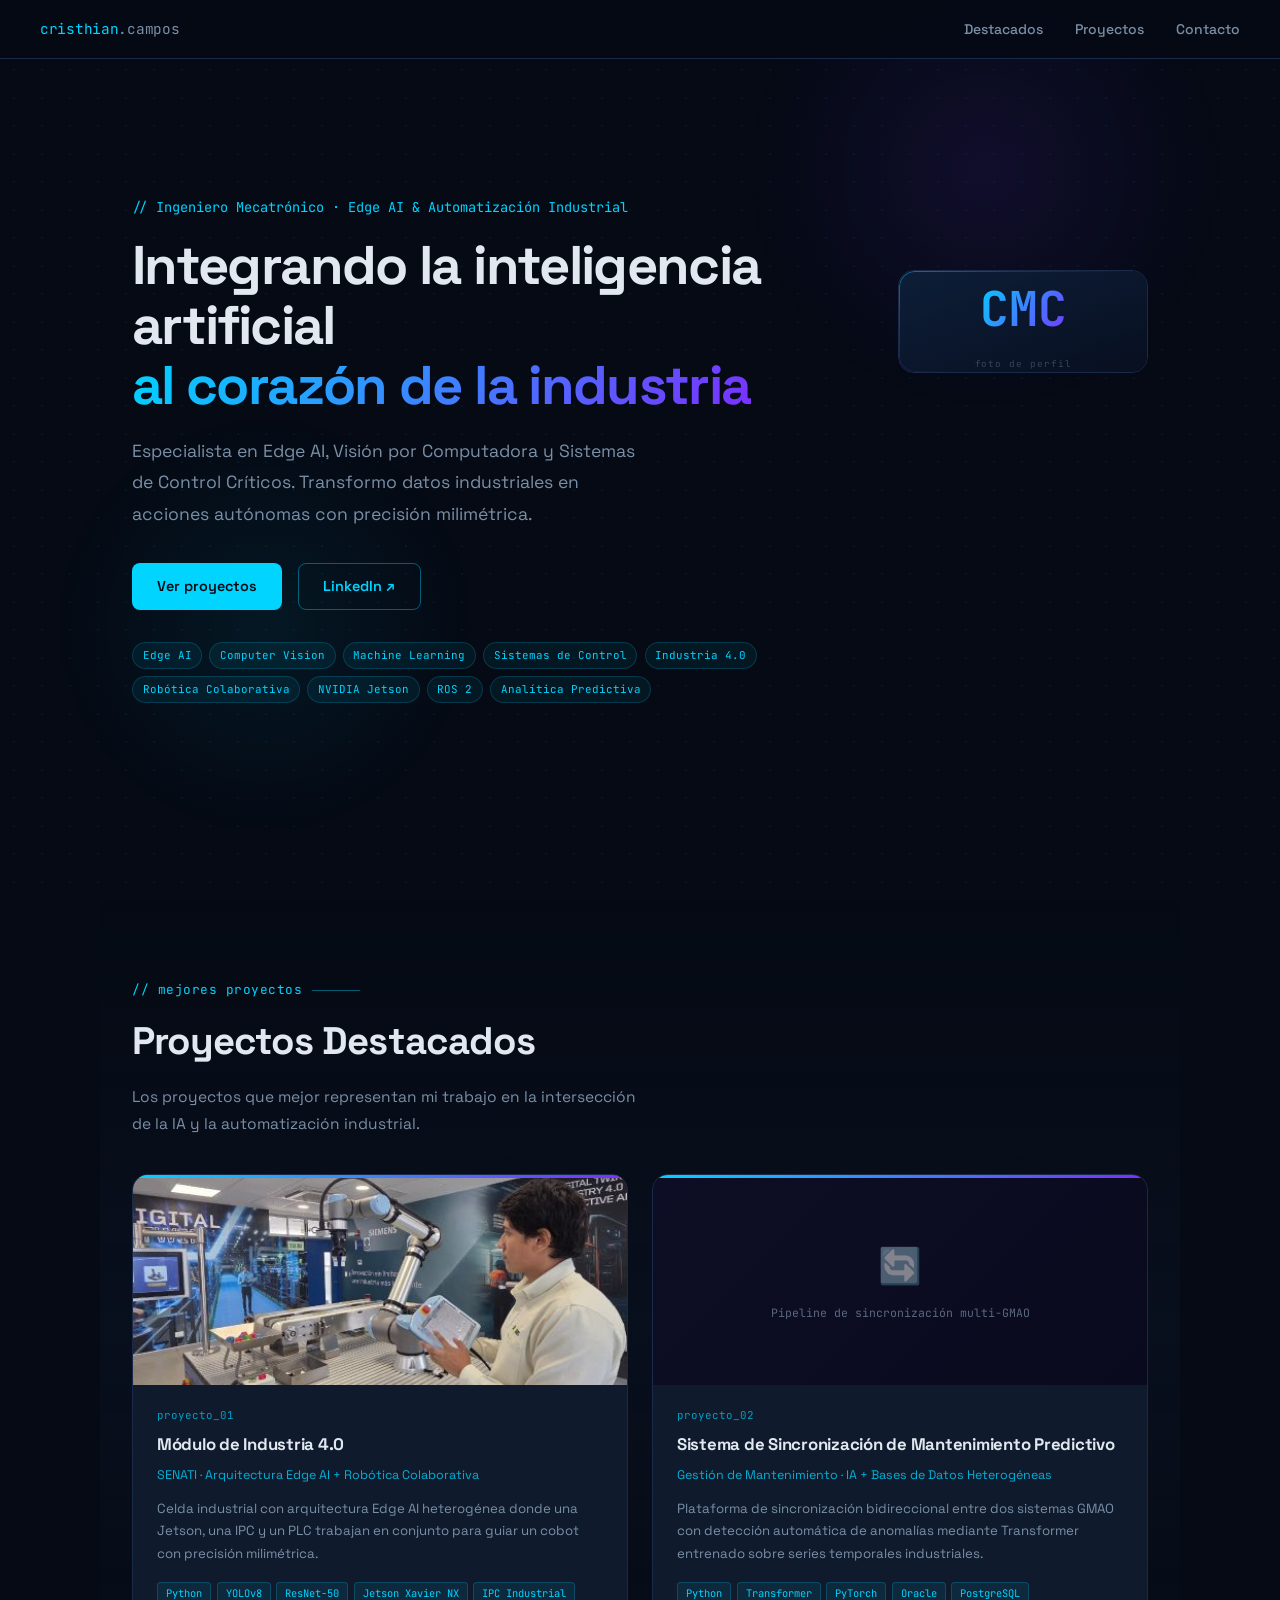
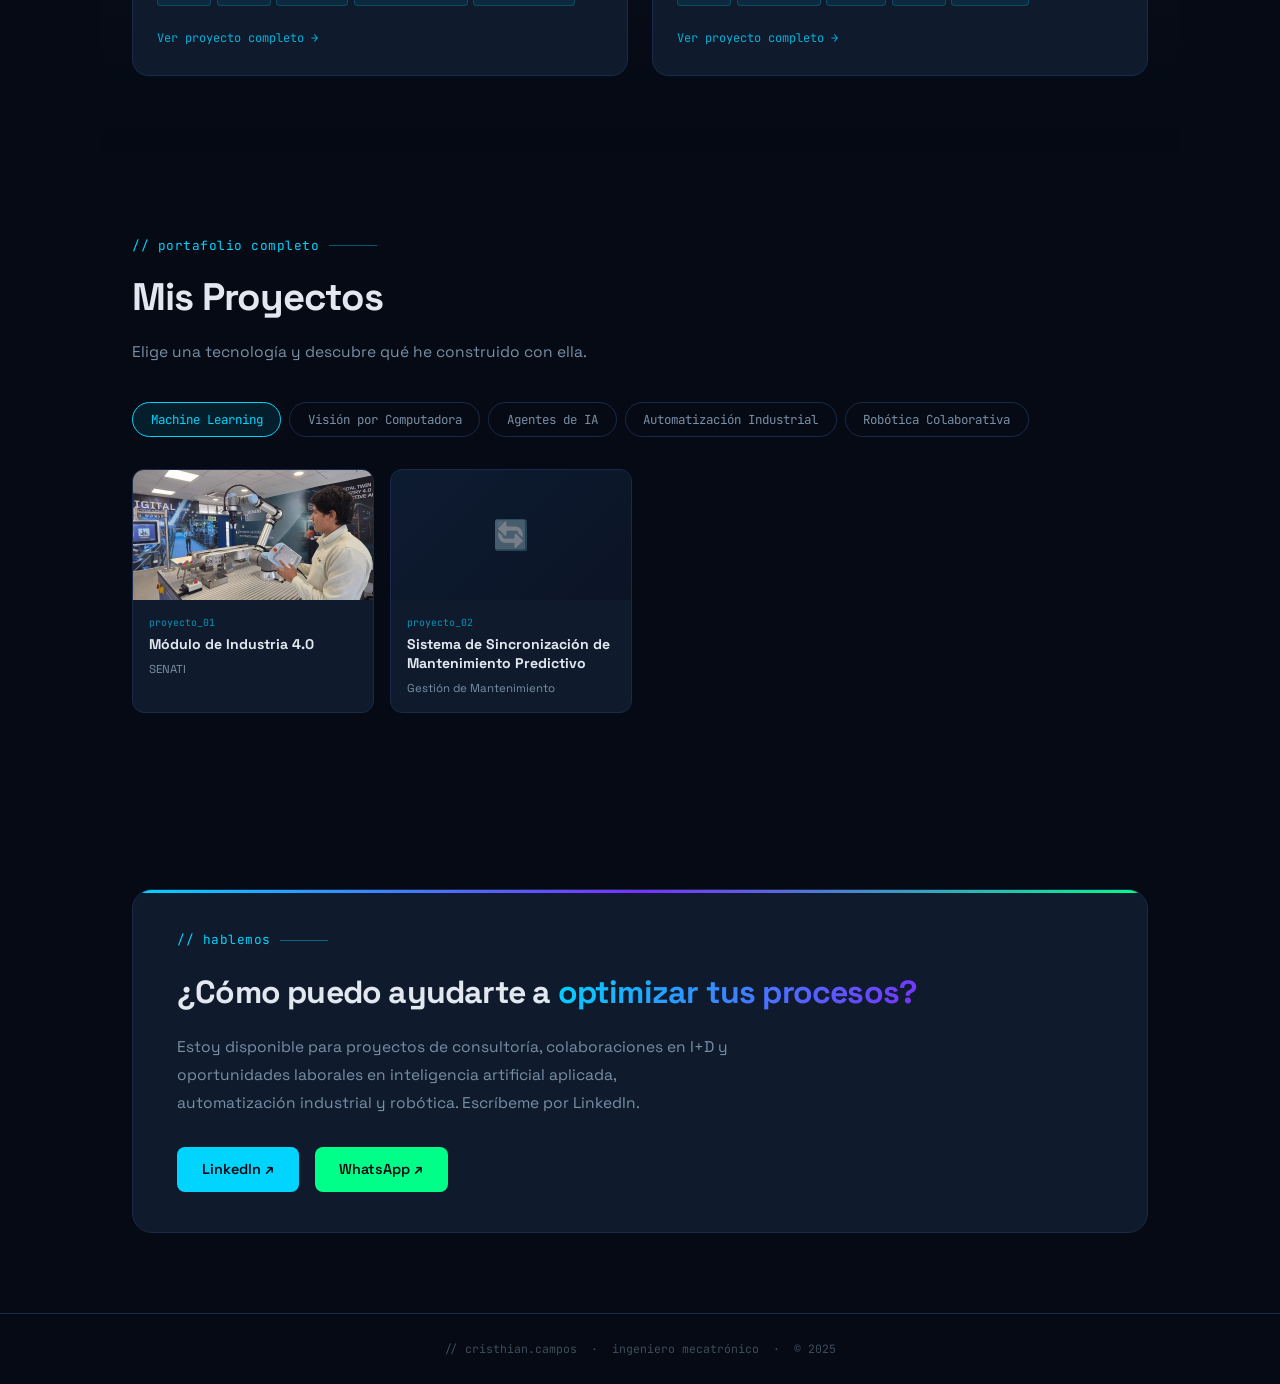
==== commit a4e1f805: "Update portfolio: Edge AI landing page Rediseño completo de src/index.html con sección hero actualiz" ====
--- a/src/index.html
+++ b/src/index.html
@@ -1,34 +1,63 @@
 <!DOCTYPE html>
 <html lang="es">
+
 <head>
     <meta charset="UTF-8">
     <meta name="viewport" content="width=device-width, initial-scale=1.0">
-    <title>Cristhian Campos · Ingeniero Mecatrónico</title>
-    <meta name="description" content="Portafolio profesional de Cristhian Moises Campos Neyra — Ingeniero Mecatrónico especializado en IA, visión por computadora y robótica industrial.">
+    <title>Cristhian Campos · Edge AI & Automatización Industrial</title>
+    <meta name="description"
+        content="Especialista en Edge AI, Visión por Computadora y Sistemas de Control Críticos. Portafolio de Cristhian Moises Campos Neyra.">
+
+    <!-- Open Graph / LinkedIn / WhatsApp -->
+    <meta property="og:type" content="website">
+    <meta property="og:title" content="Cristhian Campos · Edge AI & Automatización Industrial">
+    <meta property="og:description"
+        content="Especialista en Edge AI, Visión por Computadora y Sistemas de Control Críticos. Transformo datos industriales en acciones autónomas con precisión milimétrica.">
+    <meta property="og:url" content="https://cristhiancampos.dev">
+    <!-- og:image: reemplaza con la URL pública de una imagen/banner tuyo (1200×630 px recomendado) -->
+    <meta property="og:image" content="https://cristhiancampos.dev/images/og-banner.jpg">
+    <meta property="og:locale" content="es_PE">
+
+    <!-- Twitter Card -->
+    <meta name="twitter:card" content="summary_large_image">
+    <meta name="twitter:title" content="Cristhian Campos · Edge AI & Automatización Industrial">
+    <meta name="twitter:description"
+        content="Especialista en Edge AI, Visión por Computadora y Sistemas de Control Críticos.">
+    <meta name="twitter:image" content="https://cristhiancampos.dev/images/og-banner.jpg">
 
     <link rel="preconnect" href="https://fonts.googleapis.com">
     <link rel="preconnect" href="https://fonts.gstatic.com" crossorigin>
-    <link href="https://fonts.googleapis.com/css2?family=Space+Grotesk:wght@300;400;500;600;700&family=JetBrains+Mono:wght@400;500&display=swap" rel="stylesheet">
+    <link
+        href="https://fonts.googleapis.com/css2?family=Space+Grotesk:wght@300;400;500;600;700&family=JetBrains+Mono:wght@400;500&display=swap"
+        rel="stylesheet">
 
     <style>
         /* ── Variables ── */
         :root {
-            --bg-primary:    #050a14;
-            --bg-secondary:  #0d1526;
-            --bg-card:       #0f1b2d;
-            --border-color:  #1a2a4a;
-            --accent-cyan:   #00d4ff;
+            --bg-primary: #050a14;
+            --bg-secondary: #0d1526;
+            --bg-card: #0f1b2d;
+            --border-color: #1a2a4a;
+            --accent-cyan: #00d4ff;
             --accent-purple: #7b2fff;
-            --accent-green:  #00ff88;
-            --text-primary:  #e2e8f0;
-            --text-secondary:#7a8fa6;
+            --accent-green: #00ff88;
+            --text-primary: #e2e8f0;
+            --text-secondary: #7a8fa6;
             --font-sans: 'Space Grotesk', sans-serif;
             --font-mono: 'JetBrains Mono', monospace;
         }
 
-        /* ── Reset ── */
-        *, *::before, *::after { box-sizing: border-box; margin: 0; padding: 0; }
-        html { scroll-behavior: smooth; }
+        *,
+        *::before,
+        *::after {
+            box-sizing: border-box;
+            margin: 0;
+            padding: 0;
+        }
+
+        html {
+            scroll-behavior: smooth;
+        }
 
         body {
             font-family: var(--font-sans);
@@ -38,41 +67,44 @@
             overflow-x: hidden;
         }
 
-        /* ── Grid background ── */
+        /* Dot grid background */
         body::before {
             content: '';
             position: fixed;
             inset: 0;
-            background-image:
-                linear-gradient(rgba(0,212,255,.03) 1px, transparent 1px),
-                linear-gradient(90deg, rgba(0,212,255,.03) 1px, transparent 1px);
-            background-size: 50px 50px;
+            background-image: radial-gradient(rgba(0, 212, 255, .06) 1px, transparent 1px);
+            background-size: 28px 28px;
             pointer-events: none;
             z-index: 0;
         }
 
-        /* ── Navigation ── */
+        /* ── Nav ── */
         nav {
             position: fixed;
-            top: 0; left: 0; right: 0;
-            z-index: 100;
+            top: 0;
+            left: 0;
+            right: 0;
+            z-index: 200;
             padding: 1rem 2.5rem;
             display: flex;
             justify-content: space-between;
             align-items: center;
-            background: rgba(5, 10, 20, 0.82);
+            background: rgba(5, 10, 20, .85);
             backdrop-filter: blur(14px);
             border-bottom: 1px solid var(--border-color);
         }
 
         .nav-logo {
             font-family: var(--font-mono);
-            font-size: 0.95rem;
+            font-size: .9rem;
             color: var(--accent-cyan);
             text-decoration: none;
-            letter-spacing: -0.02em;
-        }
-        .nav-logo span { color: var(--text-secondary); }
+            letter-spacing: -.02em;
+        }
+
+        .nav-logo span {
+            color: var(--text-secondary);
+        }
 
         .nav-links {
             display: flex;
@@ -83,16 +115,21 @@
         .nav-links a {
             color: var(--text-secondary);
             text-decoration: none;
-            font-size: 0.875rem;
+            font-size: .875rem;
             font-weight: 500;
-            transition: color 0.25s;
-            letter-spacing: 0.01em;
-        }
+            transition: color .25s;
+        }
+
         .nav-links a:hover,
-        .nav-links a.active { color: var(--accent-cyan); }
+        .nav-links a.active {
+            color: var(--accent-cyan);
+        }
 
         /* ── Layout ── */
-        main { position: relative; z-index: 1; }
+        main {
+            position: relative;
+            z-index: 1;
+        }
 
         section {
             max-width: 1080px;
@@ -100,15 +137,74 @@
             padding: 5rem 2rem;
         }
 
-        /* ────────────────────────────
-           HERO
-        ──────────────────────────── */
+        /* ── Keyframes ── */
+        @keyframes fadeUp {
+            from {
+                opacity: 0;
+                transform: translateY(22px);
+            }
+
+            to {
+                opacity: 1;
+                transform: translateY(0);
+            }
+        }
+
+        @keyframes fadeIn {
+            from {
+                opacity: 0;
+            }
+
+            to {
+                opacity: 1;
+            }
+        }
+
+        .reveal {
+            opacity: 0;
+            transform: translateY(20px);
+            transition: opacity .6s ease, transform .6s ease;
+        }
+
+        .reveal.visible {
+            opacity: 1;
+            transform: none;
+        }
+
+        /* ══════════════════════════════
+       HERO
+    ══════════════════════════════ */
         #hero {
             min-height: 100vh;
             display: flex;
             align-items: center;
-            padding-top: 4rem;
+            padding-top: 5rem;
             position: relative;
+            isolation: isolate;
+        }
+
+        #hero::before {
+            content: '';
+            position: absolute;
+            top: -10%;
+            right: -6%;
+            width: 520px;
+            height: 520px;
+            background: radial-gradient(circle, rgba(123, 47, 255, .1) 0%, transparent 65%);
+            pointer-events: none;
+            z-index: 0;
+        }
+
+        #hero::after {
+            content: '';
+            position: absolute;
+            bottom: 5%;
+            left: -6%;
+            width: 460px;
+            height: 460px;
+            background: radial-gradient(circle, rgba(0, 212, 255, .07) 0%, transparent 65%);
+            pointer-events: none;
+            z-index: 0;
         }
 
         .hero-inner {
@@ -117,53 +213,45 @@
             align-items: center;
             gap: 4rem;
             width: 100%;
-        }
-
-        /* ── Hero text ── */
+            position: relative;
+            z-index: 1;
+        }
+
+        /* Hero text */
         .hero-eyebrow {
             font-family: var(--font-mono);
-            font-size: 0.9rem;
-            color: var(--accent-cyan);
+            font-size: .85rem;
+            color: var(--accent-cyan);
+            margin-bottom: 1.1rem;
+            opacity: 0;
+            animation: fadeUp .7s ease forwards .2s;
+        }
+
+        .hero-headline {
+            font-size: clamp(2rem, 4.5vw, 3.4rem);
+            font-weight: 700;
+            line-height: 1.1;
+            letter-spacing: -.03em;
             margin-bottom: 1.25rem;
             opacity: 0;
-            animation: fadeUp 0.7s ease forwards 0.2s;
-        }
-
-        .hero-name {
-            font-size: clamp(2.4rem, 5.5vw, 4.2rem);
-            font-weight: 700;
-            line-height: 1.08;
-            margin-bottom: 1rem;
-            letter-spacing: -0.03em;
-            opacity: 0;
-            animation: fadeUp 0.7s ease forwards 0.4s;
-        }
-
-        .hero-name .gradient {
+            animation: fadeUp .7s ease forwards .4s;
+        }
+
+        .hero-headline .gradient {
             background: linear-gradient(125deg, var(--accent-cyan) 0%, var(--accent-purple) 100%);
             -webkit-background-clip: text;
             -webkit-text-fill-color: transparent;
             background-clip: text;
         }
 
-        .hero-role {
-            font-size: clamp(0.95rem, 2vw, 1.25rem);
-            font-weight: 400;
-            color: var(--text-secondary);
-            margin-bottom: 1.5rem;
+        .hero-sub {
+            font-size: clamp(.9rem, 1.8vw, 1.1rem);
+            color: var(--text-secondary);
+            max-width: 520px;
+            line-height: 1.8;
+            margin-bottom: 2rem;
             opacity: 0;
-            animation: fadeUp 0.7s ease forwards 0.6s;
-        }
-        .hero-role strong { color: var(--text-primary); font-weight: 600; }
-
-        .hero-desc {
-            max-width: 540px;
-            color: var(--text-secondary);
-            font-size: 0.97rem;
-            line-height: 1.85;
-            margin-bottom: 2.25rem;
-            opacity: 0;
-            animation: fadeUp 0.7s ease forwards 0.8s;
+            animation: fadeUp .7s ease forwards .6s;
         }
 
         .hero-cta {
@@ -171,34 +259,84 @@
             gap: 1rem;
             flex-wrap: wrap;
             opacity: 0;
-            animation: fadeUp 0.7s ease forwards 1s;
+            animation: fadeUp .7s ease forwards .8s;
         }
 
         .hero-tags {
             display: flex;
             flex-wrap: wrap;
-            gap: 0.5rem;
-            margin-top: 2.25rem;
+            gap: .45rem;
+            margin-top: 2rem;
             opacity: 0;
-            animation: fadeUp 0.7s ease forwards 1.2s;
+            animation: fadeUp .7s ease forwards 1s;
         }
 
         .hero-tag {
             font-family: var(--font-mono);
-            font-size: 0.7rem;
-            padding: 0.26rem 0.65rem;
+            font-size: .68rem;
+            padding: .24rem .6rem;
             border-radius: 100px;
-            background: rgba(0,212,255,.07);
-            border: 1px solid rgba(0,212,255,.18);
-            color: var(--accent-cyan);
-            letter-spacing: 0.01em;
-        }
-
-        /* ── Flip card (profile photo) ── */
+            background: rgba(0, 212, 255, .07);
+            border: 1px solid rgba(0, 212, 255, .18);
+            color: var(--accent-cyan);
+        }
+
+        /* Buttons */
+        .btn {
+            display: inline-flex;
+            align-items: center;
+            gap: .45rem;
+            padding: .7rem 1.55rem;
+            border-radius: 8px;
+            font-size: .9rem;
+            font-weight: 600;
+            font-family: var(--font-sans);
+            text-decoration: none;
+            border: none;
+            cursor: pointer;
+            transition: all .25s;
+        }
+
+        .btn-primary {
+            background: var(--accent-cyan);
+            color: var(--bg-primary);
+        }
+
+        .btn-primary:hover {
+            background: #28ddff;
+            box-shadow: 0 0 24px rgba(0, 212, 255, .45);
+            transform: translateY(-2px);
+        }
+
+        .btn-outline {
+            background: transparent;
+            color: var(--accent-cyan);
+            border: 1px solid rgba(0, 212, 255, .4);
+        }
+
+        .btn-outline:hover {
+            background: rgba(0, 212, 255, .08);
+            border-color: var(--accent-cyan);
+            box-shadow: 0 0 20px rgba(0, 212, 255, .15);
+            transform: translateY(-2px);
+        }
+
+        .btn-green {
+            background: var(--accent-green);
+            color: #050a14;
+        }
+
+        .btn-green:hover {
+            background: #1fffa0;
+            box-shadow: 0 0 24px rgba(0, 255, 136, .4);
+            transform: translateY(-2px);
+        }
+
+        /* Flip card */
         .hero-photo-wrap {
             flex-shrink: 0;
             opacity: 0;
-            animation: fadeUp 0.7s ease forwards 0.5s;
+            animation: fadeUp .7s ease forwards .5s;
         }
 
         .flip-card {
@@ -214,11 +352,10 @@
             height: 100%;
             position: relative;
             transform-style: preserve-3d;
-            transition: transform 0.7s cubic-bezier(0.4, 0, 0.2, 1);
-        }
-
-        .flip-card:hover .flip-card-inner,
-        .flip-card.flipped .flip-card-inner {
+            transition: transform .7s cubic-bezier(.4, 0, .2, 1);
+        }
+
+        .flip-card:hover .flip-card-inner {
             transform: rotateY(180deg);
         }
 
@@ -232,22 +369,21 @@
             overflow: hidden;
         }
 
-        /* ── Front face ── */
         .flip-front {
             border: 1px solid var(--border-color);
             position: relative;
         }
 
-        /* Gradient border accent */
         .flip-front::before {
             content: '';
             position: absolute;
             inset: 0;
             border-radius: 16px;
             padding: 1px;
-            background: linear-gradient(150deg, rgba(0,212,255,.5), rgba(123,47,255,.35), transparent 55%);
+            background: linear-gradient(150deg, rgba(0, 212, 255, .5), rgba(123, 47, 255, .35), transparent 55%);
             -webkit-mask: linear-gradient(#fff 0 0) content-box, linear-gradient(#fff 0 0);
             -webkit-mask-composite: xor;
+            mask: linear-gradient(#fff 0 0) content-box, linear-gradient(#fff 0 0);
             mask-composite: exclude;
             pointer-events: none;
             z-index: 2;
@@ -271,13 +407,12 @@
             display: block;
         }
 
-        /* Placeholder */
         .flip-ph {
             display: flex;
             flex-direction: column;
             align-items: center;
             justify-content: center;
-            gap: 0.6rem;
+            gap: .6rem;
             width: 100%;
             height: 100%;
             background: linear-gradient(160deg, #0d1e38 0%, #080f20 100%);
@@ -285,105 +420,103 @@
 
         .flip-ph-initials {
             font-family: var(--font-mono);
-            font-size: 3.2rem;
+            font-size: 3rem;
             font-weight: 700;
             background: linear-gradient(125deg, var(--accent-cyan), var(--accent-purple));
             -webkit-background-clip: text;
             -webkit-text-fill-color: transparent;
             background-clip: text;
-            letter-spacing: -0.04em;
-            line-height: 1;
         }
 
         .flip-ph-hint {
             font-family: var(--font-mono);
-            font-size: 0.58rem;
-            color: var(--text-secondary);
-            opacity: 0.45;
-            letter-spacing: 0.1em;
-        }
-
-        /* Hover label */
+            font-size: .58rem;
+            color: var(--text-secondary);
+            opacity: .4;
+            letter-spacing: .1em;
+        }
+
         .flip-hint-badge {
             position: absolute;
             bottom: 12px;
             left: 50%;
             transform: translateX(-50%);
             font-family: var(--font-mono);
-            font-size: 0.6rem;
-            color: var(--accent-cyan);
-            background: rgba(5,10,20,.8);
+            font-size: .6rem;
+            color: var(--accent-cyan);
+            background: rgba(5, 10, 20, .8);
             backdrop-filter: blur(8px);
-            border: 1px solid rgba(0,212,255,.22);
-            padding: 0.22rem 0.65rem;
+            border: 1px solid rgba(0, 212, 255, .22);
+            padding: .22rem .65rem;
             border-radius: 100px;
             white-space: nowrap;
             z-index: 10;
             opacity: 0;
-            transition: opacity 0.25s;
+            transition: opacity .25s;
             pointer-events: none;
         }
-        .flip-card:hover .flip-hint-badge { opacity: 1; }
-
-        /* ── Back face ── */
+
+        .flip-card:hover .flip-hint-badge {
+            opacity: 1;
+        }
+
         .flip-back {
             background: var(--bg-card);
-            border: 1px solid rgba(0,212,255,.22);
+            border: 1px solid rgba(0, 212, 255, .22);
             transform: rotateY(180deg);
             padding: 1.6rem 1.5rem;
             display: flex;
             flex-direction: column;
             gap: 0;
-            box-shadow: 0 0 40px rgba(0,212,255,.08);
+            box-shadow: 0 0 40px rgba(0, 212, 255, .08);
         }
 
         .flip-back-section {
             display: flex;
             flex-direction: column;
-            gap: 0.3rem;
+            gap: .28rem;
         }
 
         .flip-back-label {
             font-family: var(--font-mono);
-            font-size: 0.6rem;
-            color: var(--accent-cyan);
-            letter-spacing: 0.12em;
-            opacity: 0.65;
-            margin-bottom: 0.2rem;
+            font-size: .6rem;
+            color: var(--accent-cyan);
+            letter-spacing: .12em;
+            opacity: .65;
+            margin-bottom: .15rem;
         }
 
         .flip-back-company {
             font-size: 1rem;
             font-weight: 700;
             color: var(--text-primary);
-            letter-spacing: -0.01em;
         }
 
         .flip-back-role {
-            font-size: 0.73rem;
+            font-size: .73rem;
             color: var(--text-secondary);
             line-height: 1.55;
         }
 
         .flip-back-period {
             font-family: var(--font-mono);
-            font-size: 0.65rem;
-            color: var(--accent-cyan);
-            opacity: 0.75;
-            margin-top: 0.25rem;
+            font-size: .65rem;
+            color: var(--accent-cyan);
+            opacity: .75;
+            margin-top: .25rem;
             display: inline-flex;
             align-items: center;
-            gap: 0.3rem;
+            gap: .3rem;
         }
 
         .flip-back-period::before {
             content: '';
             display: inline-block;
-            width: 6px; height: 6px;
+            width: 6px;
+            height: 6px;
             border-radius: 50%;
             background: var(--accent-green);
             box-shadow: 0 0 6px var(--accent-green);
-            flex-shrink: 0;
         }
 
         .flip-divider {
@@ -393,458 +526,544 @@
         }
 
         .flip-back-uni {
-            font-size: 0.78rem;
+            font-size: .78rem;
             font-weight: 600;
             color: var(--text-primary);
             line-height: 1.4;
         }
 
         .flip-back-degree {
-            font-size: 0.7rem;
-            color: var(--text-secondary);
-            margin-top: 0.2rem;
+            font-size: .7rem;
+            color: var(--text-secondary);
+            margin-top: .2rem;
         }
 
         .flip-location {
             display: flex;
             align-items: center;
-            gap: 0.35rem;
-            font-family: var(--font-mono);
-            font-size: 0.62rem;
-            color: var(--text-secondary);
-            opacity: 0.55;
+            gap: .35rem;
+            font-family: var(--font-mono);
+            font-size: .62rem;
+            color: var(--text-secondary);
+            opacity: .55;
             margin-top: auto;
             padding-top: 1rem;
         }
 
-        /* ── Buttons ── */
-        .btn {
-            display: inline-flex;
-            align-items: center;
-            gap: 0.5rem;
-            padding: 0.7rem 1.65rem;
-            border-radius: 7px;
-            font-size: 0.9rem;
-            font-weight: 600;
-            font-family: var(--font-sans);
-            text-decoration: none;
-            border: none;
-            cursor: pointer;
-            transition: all 0.25s;
-        }
-
-        .btn-primary {
-            background: var(--accent-cyan);
-            color: var(--bg-primary);
-        }
-        .btn-primary:hover {
-            background: #28ddff;
-            box-shadow: 0 0 24px rgba(0,212,255,.45);
-            transform: translateY(-2px);
-        }
-
-        .btn-outline {
-            background: transparent;
-            color: var(--accent-cyan);
-            border: 1px solid rgba(0,212,255,.45);
-        }
-        .btn-outline:hover {
-            background: rgba(0,212,255,.08);
-            border-color: var(--accent-cyan);
-            box-shadow: 0 0 20px rgba(0,212,255,.15);
-            transform: translateY(-2px);
-        }
-
-        /* ── Section heading atoms ── */
+        /* ── Section headings ── */
         .section-eyebrow {
             font-family: var(--font-mono);
-            font-size: 0.8rem;
-            color: var(--accent-cyan);
-            margin-bottom: 0.6rem;
-            display: flex;
-            align-items: center;
-            gap: 0.6rem;
-            letter-spacing: 0.04em;
-        }
+            font-size: .8rem;
+            color: var(--accent-cyan);
+            margin-bottom: .6rem;
+            display: flex;
+            align-items: center;
+            gap: .6rem;
+            letter-spacing: .04em;
+        }
+
         .section-eyebrow::after {
             content: '';
             display: block;
-            width: 48px; height: 1px;
+            width: 48px;
+            height: 1px;
             background: var(--accent-cyan);
-            opacity: 0.4;
+            opacity: .4;
         }
 
         .section-title {
             font-size: clamp(1.7rem, 3.5vw, 2.4rem);
             font-weight: 700;
-            letter-spacing: -0.025em;
-            margin-bottom: 0.75rem;
+            letter-spacing: -.025em;
+            margin-bottom: .75rem;
         }
 
         .section-sub {
             color: var(--text-secondary);
             max-width: 520px;
             margin-bottom: 2.25rem;
-            font-size: 0.97rem;
+            font-size: .97rem;
             line-height: 1.75;
         }
 
-        /* ── Skills ── */
-        .skills-grid {
+        /* ══════════════════════════════
+       FEATURED PROJECTS
+    ══════════════════════════════ */
+        #destacados {
+            background: linear-gradient(to bottom, transparent, rgba(13, 21, 38, .5), transparent);
+        }
+
+        .featured-grid {
             display: grid;
-            grid-template-columns: repeat(auto-fill, minmax(275px, 1fr));
-            gap: 1.25rem;
-        }
-
-        .skill-card {
-            background: var(--bg-card);
-            border: 1px solid var(--border-color);
-            border-radius: 12px;
-            padding: 1.4rem 1.5rem;
-            transition: border-color 0.3s, box-shadow 0.3s;
-        }
-        .skill-card:hover {
-            border-color: rgba(0,212,255,.35);
-            box-shadow: 0 0 32px rgba(0,212,255,.07);
-        }
-
-        .skill-icon { font-size: 1.6rem; margin-bottom: 0.65rem; display: block; }
-        .skill-name { font-size: 0.9rem; font-weight: 600; margin-bottom: 0.9rem; color: var(--text-primary); }
-
-        .skill-tags { display: flex; flex-wrap: wrap; gap: 0.4rem; }
-
-        .stag {
-            font-family: var(--font-mono);
-            font-size: 0.68rem;
-            padding: 0.22rem 0.55rem;
-            border-radius: 4px;
-            background: rgba(123,47,255,.12);
-            border: 1px solid rgba(123,47,255,.22);
-            color: #a78bfa;
-            letter-spacing: 0.01em;
-        }
-
-        /* ────────────────────────────
-           PROJECTS
-        ──────────────────────────── */
-        .projects-list {
-            display: flex;
-            flex-direction: column;
-            gap: 2rem;
-        }
-
-        .project-card {
+            grid-template-columns: repeat(2, 1fr);
+            gap: 1.5rem;
+        }
+
+        .feat-card {
             background: var(--bg-card);
             border: 1px solid var(--border-color);
             border-radius: 16px;
             overflow: hidden;
-            transition: border-color 0.3s, box-shadow 0.3s, transform 0.3s;
+            cursor: pointer;
+            transition: border-color .3s, box-shadow .3s, transform .3s;
             position: relative;
         }
 
-        /* Left accent bar */
-        .project-card::before {
+        .feat-card::before {
             content: '';
             position: absolute;
-            top: 0; left: 0;
-            width: 4px; height: 100%;
-            background: linear-gradient(to bottom, var(--accent-cyan), var(--accent-purple));
+            top: 0;
+            left: 0;
+            width: 100%;
+            height: 3px;
+            background: linear-gradient(90deg, var(--accent-cyan), var(--accent-purple));
             z-index: 1;
         }
 
-        .project-card:hover {
-            border-color: rgba(0,212,255,.3);
-            box-shadow: 0 10px 48px rgba(0,212,255,.07);
-            transform: translateY(-4px);
-        }
-
-        /* ── Carousel ── */
-        .carousel {
+        .feat-card:hover {
+            border-color: rgba(0, 212, 255, .35);
+            transform: translateY(-5px);
+            box-shadow: 0 16px 48px rgba(0, 212, 255, .09);
+        }
+
+        .feat-img {
+            width: 100%;
+            height: 210px;
+            object-fit: cover;
+            display: block;
+            background: var(--bg-secondary);
+        }
+
+        .feat-img-ph {
+            width: 100%;
+            height: 210px;
+            background: linear-gradient(135deg, #0d0d25 0%, #0a0a1e 100%);
+            display: flex;
+            flex-direction: column;
+            align-items: center;
+            justify-content: center;
+            gap: .6rem;
+        }
+
+        .feat-img-ph-icon {
+            font-size: 2.2rem;
+            opacity: .5;
+        }
+
+        .feat-img-ph-label {
+            font-family: var(--font-mono);
+            font-size: .72rem;
+            color: var(--text-secondary);
+            opacity: .7;
+        }
+
+        .feat-body {
+            padding: 1.4rem 1.5rem 1.6rem;
+        }
+
+        .feat-num {
+            font-family: var(--font-mono);
+            font-size: .68rem;
+            color: var(--accent-cyan);
+            opacity: .7;
+            margin-bottom: .4rem;
+        }
+
+        .feat-name {
+            font-size: 1.05rem;
+            font-weight: 700;
+            margin-bottom: .5rem;
+            letter-spacing: -.015em;
+        }
+
+        .feat-client {
+            font-size: .78rem;
+            color: var(--accent-cyan);
+            opacity: .8;
+            margin-bottom: .75rem;
+        }
+
+        .feat-excerpt {
+            font-size: .83rem;
+            color: var(--text-secondary);
+            line-height: 1.7;
+            margin-bottom: 1rem;
+        }
+
+        .feat-tags {
+            display: flex;
+            flex-wrap: wrap;
+            gap: .35rem;
+            margin-bottom: 1.1rem;
+        }
+
+        .tbadge {
+            font-family: var(--font-mono);
+            font-size: .65rem;
+            padding: .18rem .5rem;
+            border-radius: 4px;
+            background: rgba(0, 212, 255, .08);
+            border: 1px solid rgba(0, 212, 255, .2);
+            color: var(--accent-cyan);
+        }
+
+        .feat-cta {
+            display: inline-flex;
+            align-items: center;
+            gap: .4rem;
+            font-family: var(--font-mono);
+            font-size: .75rem;
+            color: var(--accent-cyan);
+            opacity: .8;
+            transition: opacity .2s;
+        }
+
+        .feat-card:hover .feat-cta {
+            opacity: 1;
+        }
+
+        /* ══════════════════════════════
+       PROJECTS BY SKILL
+    ══════════════════════════════ */
+        .skill-tabs {
+            display: flex;
+            gap: .5rem;
+            flex-wrap: wrap;
+            margin-bottom: 2rem;
+        }
+
+        .skill-tab {
+            font-family: var(--font-mono);
+            font-size: .78rem;
+            padding: .5rem 1.1rem;
+            border-radius: 100px;
+            border: 1px solid var(--border-color);
+            background: transparent;
+            color: var(--text-secondary);
+            cursor: pointer;
+            transition: all .25s;
+        }
+
+        .skill-tab:hover {
+            border-color: rgba(0, 212, 255, .35);
+            color: var(--text-primary);
+        }
+
+        .skill-tab.active {
+            background: rgba(0, 212, 255, .1);
+            border-color: var(--accent-cyan);
+            color: var(--accent-cyan);
+        }
+
+        .projects-panel {
+            min-height: 260px;
+        }
+
+        .projects-panel-grid {
+            display: grid;
+            grid-template-columns: repeat(auto-fill, minmax(220px, 1fr));
+            gap: 1rem;
+        }
+
+        .mini-card {
+            background: var(--bg-card);
+            border: 1px solid var(--border-color);
+            border-radius: 12px;
+            overflow: hidden;
+            cursor: pointer;
+            transition: border-color .3s, box-shadow .3s, transform .25s;
             position: relative;
-            overflow: hidden;
-            background: var(--bg-secondary);
-            border-bottom: 1px solid var(--border-color);
-            height: 260px;
-            user-select: none;
-        }
-
-        .carousel-track {
-            display: flex;
-            height: 100%;
-            transition: transform 0.45s cubic-bezier(0.25, 0.46, 0.45, 0.94);
-            will-change: transform;
-        }
-
-        .carousel-slide {
-            min-width: 100%;
-            height: 100%;
-            display: flex;
-            align-items: center;
-            justify-content: center;
-            position: relative;
-            overflow: hidden;
-        }
-
-        /* Placeholder when no real image */
-        .img-ph {
-            width: 100%;
-            height: 100%;
-            display: flex;
-            flex-direction: column;
-            align-items: center;
-            justify-content: center;
-            gap: 0.75rem;
-            position: relative;
-            overflow: hidden;
-        }
-
-        /* Subtle diagonal grid pattern */
-        .img-ph::before {
+        }
+
+        .mini-card::before {
             content: '';
             position: absolute;
+            left: 0;
+            top: 0;
+            width: 3px;
+            height: 100%;
+            background: linear-gradient(to bottom, var(--accent-cyan), var(--accent-purple));
+            opacity: 0;
+            transition: opacity .3s;
+        }
+
+        .mini-card:hover::before {
+            opacity: 1;
+        }
+
+        .mini-card:hover {
+            border-color: rgba(0, 212, 255, .3);
+            box-shadow: 0 8px 28px rgba(0, 212, 255, .07);
+            transform: translateY(-3px);
+        }
+
+        .mini-img {
+            width: 100%;
+            height: 130px;
+            object-fit: cover;
+            display: block;
+            background: var(--bg-secondary);
+        }
+
+        .mini-img-ph {
+            width: 100%;
+            height: 130px;
+            background: linear-gradient(135deg, #0d1e38 0%, #080f20 100%);
+            display: flex;
+            align-items: center;
+            justify-content: center;
+            font-size: 1.8rem;
+            opacity: .45;
+        }
+
+        .mini-body {
+            padding: .9rem 1rem 1rem;
+        }
+
+        .mini-num {
+            font-family: var(--font-mono);
+            font-size: .62rem;
+            color: var(--accent-cyan);
+            opacity: .65;
+            margin-bottom: .3rem;
+        }
+
+        .mini-name {
+            font-size: .88rem;
+            font-weight: 700;
+            line-height: 1.35;
+            margin-bottom: .4rem;
+        }
+
+        .mini-client {
+            font-size: .72rem;
+            color: var(--text-secondary);
+            line-height: 1.4;
+        }
+
+        .empty-state {
+            display: flex;
+            flex-direction: column;
+            align-items: center;
+            justify-content: center;
+            min-height: 200px;
+            gap: .75rem;
+            opacity: .45;
+        }
+
+        .empty-state-icon {
+            font-size: 2.5rem;
+        }
+
+        .empty-state-text {
+            font-family: var(--font-mono);
+            font-size: .8rem;
+            color: var(--text-secondary);
+        }
+
+        /* ══════════════════════════════
+       MODAL
+    ══════════════════════════════ */
+        .modal-overlay {
+            position: fixed;
             inset: 0;
-            background-image:
-                linear-gradient(45deg, rgba(255,255,255,.02) 25%, transparent 25%),
-                linear-gradient(-45deg, rgba(255,255,255,.02) 25%, transparent 25%),
-                linear-gradient(45deg, transparent 75%, rgba(255,255,255,.02) 75%),
-                linear-gradient(-45deg, transparent 75%, rgba(255,255,255,.02) 75%);
-            background-size: 20px 20px;
-        }
-
-        .img-ph-icon {
-            font-size: 2rem;
-            opacity: 0.4;
+            z-index: 500;
+            background: rgba(5, 10, 20, .82);
+            backdrop-filter: blur(10px);
+            display: flex;
+            align-items: center;
+            justify-content: center;
+            padding: 1.5rem;
+            opacity: 0;
+            pointer-events: none;
+            transition: opacity .3s ease;
+        }
+
+        .modal-overlay.open {
+            opacity: 1;
+            pointer-events: all;
+        }
+
+        .modal {
+            background: var(--bg-card);
+            border: 1px solid rgba(0, 212, 255, .18);
+            border-radius: 20px;
+            max-width: 820px;
+            width: 100%;
+            max-height: 90vh;
+            overflow-y: auto;
             position: relative;
-            z-index: 1;
-        }
-
-        .img-ph-label {
-            font-family: var(--font-mono);
-            font-size: 0.75rem;
-            color: var(--text-secondary);
-            opacity: 0.7;
-            letter-spacing: 0.04em;
+            transform: translateY(20px) scale(.97);
+            transition: transform .3s ease;
+        }
+
+        .modal-overlay.open .modal {
+            transform: translateY(0) scale(1);
+        }
+
+        .modal-close {
+            position: absolute;
+            top: 1.1rem;
+            right: 1.1rem;
+            z-index: 10;
+            background: rgba(5, 10, 20, .7);
+            border: 1px solid var(--border-color);
+            color: var(--text-secondary);
+            width: 34px;
+            height: 34px;
+            border-radius: 50%;
+            display: flex;
+            align-items: center;
+            justify-content: center;
+            font-size: 1.1rem;
+            cursor: pointer;
+            transition: all .2s;
+        }
+
+        .modal-close:hover {
+            border-color: var(--accent-cyan);
+            color: var(--accent-cyan);
+        }
+
+        .modal-img-area {
+            width: 100%;
+            height: 260px;
+            background: var(--bg-secondary);
+            border-radius: 20px 20px 0 0;
+            overflow: hidden;
             position: relative;
-            z-index: 1;
-        }
-
-        .img-ph-sub {
-            font-family: var(--font-mono);
-            font-size: 0.62rem;
-            color: var(--text-secondary);
-            opacity: 0.4;
-            letter-spacing: 0.06em;
-            position: relative;
-            z-index: 1;
-        }
-
-        /* Gradient tints per slide */
-        .img-ph.tint-1 { background: linear-gradient(135deg, #071929 0%, #071420 100%); }
-        .img-ph.tint-2 { background: linear-gradient(135deg, #0d0d25 0%, #0a0a1e 100%); }
-        .img-ph.tint-3 { background: linear-gradient(135deg, #0a1c10 0%, #060e0c 100%); }
-
-        /* Real image inside a slide */
-        .carousel-slide img {
+        }
+
+        .modal-img-area img {
             width: 100%;
             height: 100%;
             object-fit: cover;
             display: block;
         }
 
-        /* Carousel arrows */
-        .carousel-btn {
+        .modal-img-ph {
+            width: 100%;
+            height: 100%;
+            background: linear-gradient(135deg, #0d0d25 0%, #071420 100%);
+            display: flex;
+            flex-direction: column;
+            align-items: center;
+            justify-content: center;
+            gap: .7rem;
+        }
+
+        .modal-img-ph-icon {
+            font-size: 2.5rem;
+            opacity: .4;
+        }
+
+        .modal-img-ph-label {
+            font-family: var(--font-mono);
+            font-size: .75rem;
+            color: var(--text-secondary);
+            opacity: .6;
+        }
+
+        .modal-body {
+            padding: 1.8rem 2rem 2rem;
+        }
+
+        .modal-num {
+            font-family: var(--font-mono);
+            font-size: .7rem;
+            color: var(--accent-cyan);
+            opacity: .7;
+            margin-bottom: .4rem;
+        }
+
+        .modal-title {
+            font-size: 1.4rem;
+            font-weight: 700;
+            letter-spacing: -.02em;
+            margin-bottom: .4rem;
+        }
+
+        .modal-client {
+            font-size: .83rem;
+            color: var(--accent-cyan);
+            opacity: .85;
+            margin-bottom: 1rem;
+        }
+
+        .modal-desc {
+            font-size: .9rem;
+            color: var(--text-secondary);
+            line-height: 1.8;
+            margin-bottom: 1.25rem;
+        }
+
+        .modal-features {
+            list-style: none;
+            display: flex;
+            flex-direction: column;
+            gap: .75rem;
+            margin-bottom: 1.25rem;
+        }
+
+        .modal-features li {
+            font-size: .83rem;
+            color: var(--text-secondary);
+            line-height: 1.65;
+            padding-left: 1.1rem;
+            position: relative;
+        }
+
+        .modal-features li::before {
+            content: '▸';
             position: absolute;
-            top: 50%;
-            transform: translateY(-50%);
-            z-index: 10;
-            background: rgba(5,10,20,.7);
-            backdrop-filter: blur(8px);
-            border: 1px solid rgba(0,212,255,.25);
-            color: var(--accent-cyan);
-            width: 36px; height: 36px;
-            border-radius: 50%;
-            display: flex;
-            align-items: center;
-            justify-content: center;
-            cursor: pointer;
-            font-size: 1.1rem;
-            line-height: 1;
-            transition: background 0.2s, border-color 0.2s, opacity 0.2s;
-            opacity: 0;
-        }
-        .carousel:hover .carousel-btn { opacity: 1; }
-        .carousel-btn:hover {
-            background: rgba(0,212,255,.15);
-            border-color: var(--accent-cyan);
-        }
-        .carousel-prev { left: 12px; }
-        .carousel-next { right: 12px; }
-
-        .carousel-btn:disabled {
-            opacity: 0 !important;
-            pointer-events: none;
-            visibility: hidden;
-        }
-
-        /* Dots */
-        .carousel-dots {
-            position: absolute;
-            bottom: 12px;
-            left: 50%;
-            transform: translateX(-50%);
-            display: flex;
-            gap: 6px;
-            z-index: 10;
-        }
-
-        .dot {
-            width: 6px; height: 6px;
-            border-radius: 50%;
-            background: rgba(255,255,255,.25);
-            border: none;
-            cursor: pointer;
-            padding: 0;
-            transition: background 0.25s, transform 0.25s;
-        }
-        .dot.active {
-            background: var(--accent-cyan);
-            transform: scale(1.3);
-        }
-
-        /* Slide counter badge */
-        .carousel-counter {
-            position: absolute;
-            top: 10px;
-            right: 12px;
-            font-family: var(--font-mono);
-            font-size: 0.68rem;
-            color: var(--text-secondary);
-            background: rgba(5,10,20,.65);
-            backdrop-filter: blur(6px);
-            padding: 0.2rem 0.55rem;
-            border-radius: 100px;
-            border: 1px solid var(--border-color);
-            z-index: 10;
-        }
-
-        /* Upload hint badge */
-        .carousel-hint {
-            position: absolute;
-            top: 10px;
-            left: 20px;
-            font-family: var(--font-mono);
-            font-size: 0.62rem;
-            color: var(--accent-cyan);
-            background: rgba(0,212,255,.07);
-            border: 1px solid rgba(0,212,255,.18);
-            padding: 0.2rem 0.55rem;
-            border-radius: 100px;
-            z-index: 10;
-            opacity: 0.8;
-        }
-
-        /* ── Project body ── */
-        .project-body {
-            padding: 1.75rem 2.25rem 1.75rem 2.75rem;
-        }
-
-        .project-num {
-            font-family: var(--font-mono);
-            font-size: 0.72rem;
-            color: var(--accent-cyan);
-            opacity: 0.55;
-            margin-bottom: 0.4rem;
-            letter-spacing: 0.06em;
-        }
-
-        .project-name {
-            font-size: 1.25rem;
-            font-weight: 700;
-            margin-bottom: 0.2rem;
-            letter-spacing: -0.02em;
-        }
-
-        .project-client {
-            font-size: 0.82rem;
-            color: var(--accent-cyan);
-            font-weight: 500;
-            margin-bottom: 1.1rem;
-        }
-
-        .project-desc {
-            color: var(--text-secondary);
-            font-size: 0.93rem;
-            line-height: 1.78;
-            margin-bottom: 1.25rem;
-        }
-
-        .project-features {
-            list-style: none;
+            left: 0;
+            color: var(--accent-cyan);
+            opacity: .7;
+        }
+
+        .modal-features .feat-label {
+            color: var(--text-primary);
+            font-weight: 600;
+            display: block;
+            margin-bottom: .15rem;
+        }
+
+        .modal-tech {
+            display: flex;
+            flex-wrap: wrap;
+            gap: .4rem;
             margin-bottom: 1.5rem;
-            display: flex;
-            flex-direction: column;
-            gap: 0;
-        }
-
-        .project-features li {
-            display: flex;
-            flex-direction: column;
-            gap: 0.3rem;
-            padding: 0.75rem 0;
-            border-bottom: 1px solid rgba(26,42,74,0.55);
-        }
-
-        .project-features li:first-child { padding-top: 0; }
-        .project-features li:last-child  { border-bottom: none; padding-bottom: 0; }
-
-        .feat-label {
-            font-size: 0.85rem;
-            font-weight: 600;
-            color: var(--text-primary);
-            display: flex;
-            align-items: center;
-            gap: 0.45rem;
-        }
-
-        .feat-label::before {
-            content: '▸';
-            color: var(--accent-cyan);
-            font-size: 0.7rem;
-            flex-shrink: 0;
-        }
-
-        .feat-text {
-            font-size: 0.855rem;
-            color: var(--text-secondary);
-            line-height: 1.7;
-            padding-left: 1.1rem;
-        }
-
-        .project-tech { display: flex; flex-wrap: wrap; gap: 0.45rem; }
-
-        .tbadge {
-            font-family: var(--font-mono);
-            font-size: 0.68rem;
-            padding: 0.22rem 0.6rem;
-            border-radius: 4px;
-            background: rgba(0,212,255,.07);
-            border: 1px solid rgba(0,212,255,.18);
-            color: var(--accent-cyan);
-            letter-spacing: 0.01em;
-        }
-
-        /* ── Contact ── */
-        #contacto { text-align: center; }
-        #contacto .section-eyebrow { justify-content: center; }
-        #contacto .section-eyebrow::after { display: none; }
+        }
+
+        .modal-links {
+            display: flex;
+            gap: .75rem;
+            flex-wrap: wrap;
+            align-items: center;
+        }
+
+        .demo-pending {
+            font-family: var(--font-mono);
+            font-size: .72rem;
+            color: var(--text-secondary);
+            opacity: .55;
+            border: 1px dashed var(--border-color);
+            border-radius: 6px;
+            padding: .38rem .8rem;
+        }
+
+        /* ══════════════════════════════
+       CONTACT
+    ══════════════════════════════ */
+        #contacto {
+            position: relative;
+        }
 
         .contact-card {
             background: var(--bg-card);
             border: 1px solid var(--border-color);
-            border-radius: 16px;
-            padding: 3rem 2.5rem;
-            max-width: 580px;
-            margin: 0 auto;
+            border-radius: 20px;
+            padding: 2.5rem 2.75rem;
             position: relative;
             overflow: hidden;
         }
@@ -852,505 +1071,509 @@
         .contact-card::before {
             content: '';
             position: absolute;
-            top: -120px; left: 50%;
-            transform: translateX(-50%);
-            width: 320px; height: 320px;
-            background: radial-gradient(circle, rgba(0,212,255,.06) 0%, transparent 70%);
-            pointer-events: none;
-        }
-
-        .contact-card p {
-            color: var(--text-secondary);
-            line-height: 1.85;
-            margin-bottom: 2rem;
-            font-size: 0.97rem;
-        }
-
-        .contact-links { display: flex; gap: 1rem; justify-content: center; flex-wrap: wrap; }
+            top: 0;
+            left: 0;
+            right: 0;
+            height: 3px;
+            background: linear-gradient(90deg, var(--accent-cyan), var(--accent-purple), var(--accent-green));
+        }
+
+        .contact-title {
+            font-size: clamp(1.4rem, 3vw, 2rem);
+            font-weight: 700;
+            letter-spacing: -.025em;
+            margin-bottom: 1rem;
+        }
+
+        .contact-title .gradient {
+            background: linear-gradient(125deg, var(--accent-cyan), var(--accent-purple));
+            -webkit-background-clip: text;
+            -webkit-text-fill-color: transparent;
+            background-clip: text;
+        }
+
+        .contact-text {
+            color: var(--text-secondary);
+            max-width: 560px;
+            line-height: 1.8;
+            font-size: .97rem;
+            margin-bottom: 1.8rem;
+        }
+
+        .contact-links {
+            display: flex;
+            gap: 1rem;
+            flex-wrap: wrap;
+        }
 
         /* ── Footer ── */
         footer {
+            border-top: 1px solid var(--border-color);
+            padding: 1.6rem 2.5rem;
             text-align: center;
-            padding: 2rem;
-            border-top: 1px solid var(--border-color);
-            color: var(--text-secondary);
-            font-family: var(--font-mono);
-            font-size: 0.78rem;
-            letter-spacing: 0.03em;
-            position: relative; z-index: 1;
-        }
-
-        /* ── Scroll reveal ── */
-        .reveal {
-            opacity: 0;
-            transform: translateY(28px);
-            transition: opacity 0.6s ease, transform 0.6s ease;
-        }
-        .reveal.visible { opacity: 1; transform: translateY(0); }
-
-        /* ── Keyframes ── */
-        @keyframes fadeUp {
-            from { opacity: 0; transform: translateY(22px); }
-            to   { opacity: 1; transform: translateY(0); }
-        }
-
-        /* ── Scrollbar ── */
-        ::-webkit-scrollbar { width: 5px; }
-        ::-webkit-scrollbar-track { background: var(--bg-primary); }
-        ::-webkit-scrollbar-thumb { background: var(--border-color); border-radius: 3px; }
-        ::-webkit-scrollbar-thumb:hover { background: var(--accent-cyan); }
+            position: relative;
+            z-index: 1;
+        }
+
+        footer p {
+            font-family: var(--font-mono);
+            font-size: .72rem;
+            color: var(--text-secondary);
+            opacity: .5;
+        }
 
         /* ── Responsive ── */
-        @media (max-width: 900px) {
-            .hero-inner { grid-template-columns: 1fr; gap: 2rem; }
-            .hero-photo-wrap { order: -1; display: flex; justify-content: center; }
-            .flip-card { width: 210px; height: 300px; }
-            .flip-ph-initials { font-size: 2.6rem; }
-        }
         @media (max-width: 768px) {
-            nav { padding: 1rem 1.25rem; }
-            section { padding: 4rem 1.25rem; }
-            .project-body { padding: 1.25rem 1.5rem 1.25rem 1.9rem; }
-            .contact-card { padding: 1.75rem 1.5rem; }
-            .carousel { height: 200px; }
-        }
-        @media (max-width: 520px) {
-            .nav-links { display: none; }
-            .hero-name { font-size: 2.1rem; }
-            .flip-card { width: 180px; height: 256px; }
-            .flip-ph-initials { font-size: 2.2rem; }
+            .hero-inner {
+                grid-template-columns: 1fr;
+                gap: 2.5rem;
+            }
+
+            .hero-photo-wrap {
+                justify-self: center;
+                order: -1;
+            }
+
+            .featured-grid {
+                grid-template-columns: 1fr;
+            }
+
+            .contact-card {
+                padding: 1.8rem 1.5rem;
+            }
+
+            nav {
+                padding: 1rem 1.25rem;
+            }
+
+            .nav-links {
+                gap: 1.2rem;
+            }
+        }
+
+        @media (max-width: 480px) {
+            .nav-links {
+                display: none;
+            }
         }
     </style>
 </head>
+
 <body>
 
-<!-- ── Navigation ── -->
-<nav>
-    <a href="#hero" class="nav-logo">cristhian<span>.dev</span></a>
-    <ul class="nav-links">
-        <li><a href="#habilidades">Habilidades</a></li>
-        <li><a href="#proyectos">Proyectos</a></li>
-        <li><a href="#contacto">Contacto</a></li>
-    </ul>
-</nav>
-
-<main>
-
-<!-- ── Hero ── -->
-<section id="hero">
-    <div class="hero-inner">
-
-        <!-- Text -->
-        <div class="hero-content">
-            <p class="hero-eyebrow">// Hola, soy</p>
-            <h1 class="hero-name">
-                Cristhian Moises<br>
-                <span class="gradient">Campos Neyra</span>
-            </h1>
-            <p class="hero-role">
-                <strong>Ingeniero Mecatrónico</strong> &nbsp;·&nbsp; AI &amp; Robotics Engineer
-            </p>
-            <p class="hero-desc">
-                Combino mecatrónica, inteligencia artificial y automatización industrial para crear sistemas en la intersección de la robótica colaborativa, la visión por computadora y los modelos de deep learning.
-            </p>
-            <div class="hero-cta">
-                <a href="#proyectos" class="btn btn-primary">Ver proyectos</a>
-                <a href="https://www.linkedin.com/in/cristhian-moises-campos-neyra-a8bb27257"
-                   target="_blank" rel="noopener" class="btn btn-outline">LinkedIn ↗</a>
-            </div>
-            <div class="hero-tags">
-                <span class="hero-tag">Machine Learning</span>
-                <span class="hero-tag">Computer Vision</span>
-                <span class="hero-tag">Deep Learning</span>
-                <span class="hero-tag">AI Agents</span>
-                <span class="hero-tag">Industria 4.0</span>
-                <span class="hero-tag">Robótica Colaborativa</span>
-            </div>
-        </div>
-
-        <!-- Profile photo (flip card) -->
-        <div class="hero-photo-wrap">
-            <div class="flip-card" tabindex="0" role="button" aria-label="Ver perfil profesional">
-                <div class="flip-card-inner">
-
-                    <!-- ── Frente: foto ── -->
-                    <div class="flip-front">
-                        <div class="flip-front-inner">
-                            <!--
-                                Para usar tu foto real, reemplaza el div.flip-ph por:
-                                <img src="../images/foto.jpg" alt="Cristhian Campos">
-                            -->
-                            <div class="flip-ph">
-                                <span class="flip-ph-initials">CMC</span>
-                                <span class="flip-ph-hint">foto de perfil</span>
-                            </div>
-                        </div>
-                        <span class="flip-hint-badge">hover · ver perfil ↻</span>
+    <!-- ── Nav ── -->
+    <nav>
+        <a class="nav-logo" href="#hero">cristhian<span>.campos</span></a>
+        <ul class="nav-links">
+            <li><a href="#destacados">Destacados</a></li>
+            <li><a href="#proyectos">Proyectos</a></li>
+            <li><a href="#contacto">Contacto</a></li>
+        </ul>
+    </nav>
+
+    <main>
+
+        <!-- ══════════════════════════════
+         HERO
+    ══════════════════════════════ -->
+        <section id="hero">
+            <div class="hero-inner">
+
+                <!-- Text -->
+                <div class="hero-content">
+                    <p class="hero-eyebrow">// Ingeniero Mecatrónico · Edge AI &amp; Automatización Industrial</p>
+                    <h1 class="hero-headline">
+                        Integrando la inteligencia artificial<br>
+                        <span class="gradient">al corazón de la industria</span>
+                    </h1>
+                    <p class="hero-sub">
+                        Especialista en Edge AI, Visión por Computadora y Sistemas de Control Críticos.
+                        Transformo datos industriales en acciones autónomas con precisión milimétrica.
+                    </p>
+                    <div class="hero-cta">
+                        <a href="#proyectos" class="btn btn-primary">Ver proyectos</a>
+                        <a href="https://www.linkedin.com/in/cristhian-moises-campos-neyra-a8bb27257" target="_blank"
+                            rel="noopener" class="btn btn-outline">LinkedIn ↗</a>
                     </div>
-
-                    <!-- ── Reverso: experiencia + educación ── -->
-                    <div class="flip-back">
-                        <div class="flip-back-section">
-                            <span class="flip-back-label">// experiencia</span>
-                            <span class="flip-back-company">DINAUT</span>
-                            <span class="flip-back-role">Desarrollo completo e integración de software con hardware en sistemas de automatización e IA industrial.</span>
-                            <span class="flip-back-period">2024 – Presente</span>
-                        </div>
-
-                        <div class="flip-divider"></div>
-
-                        <div class="flip-back-section">
-                            <span class="flip-back-label">// educación</span>
-                            <span class="flip-back-uni">Pontificia Universidad Católica del Perú</span>
-                            <span class="flip-back-degree">Bachiller en Ingeniería Mecatrónica</span>
-                        </div>
-
-                        <div class="flip-location">
-                            <span>📍</span><span>Lima, Perú</span>
-                        </div>
-                    </div>
-
-                </div>
-            </div>
-        </div>
-
-    </div>
-</section>
-
-<!-- ── Skills ── -->
-<section id="habilidades">
-    <p class="section-eyebrow reveal">// stack tecnológico</p>
-    <h2 class="section-title reveal">Habilidades &amp; Tecnologías</h2>
-    <p class="section-sub reveal">
-        Especializado en integrar inteligencia artificial con hardware industrial y sistemas robóticos.
-    </p>
-
-    <div class="skills-grid">
-        <div class="skill-card reveal">
-            <span class="skill-icon">🧠</span>
-            <p class="skill-name">Machine Learning</p>
-            <div class="skill-tags">
-                <span class="stag">Python</span>
-                <span class="stag">scikit-learn</span>
-                <span class="stag">PyTorch</span>
-                <span class="stag">TensorFlow</span>
-                <span class="stag">Keras</span>
-            </div>
-        </div>
-
-        <div class="skill-card reveal">
-            <span class="skill-icon">👁️</span>
-            <p class="skill-name">Visión por Computadora</p>
-            <div class="skill-tags">
-                <span class="stag">YOLO</span>
-                <span class="stag">ResNet50</span>
-                <span class="stag">SAM2</span>
-                <span class="stag">OpenCV</span>
-            </div>
-        </div>
-
-        <div class="skill-card reveal">
-            <span class="skill-icon">🤖</span>
-            <p class="skill-name">Agentes de IA</p>
-            <div class="skill-tags">
-                <span class="stag">LangChain</span>
-                <span class="stag">LangGraph</span>
-            </div>
-        </div>
-
-        <div class="skill-card reveal">
-            <span class="skill-icon">🏭</span>
-            <p class="skill-name">Automatización Industrial</p>
-            <div class="skill-tags">
-                <span class="stag">TIA Portal</span>
-                <span class="stag">PLC S7-1500</span>
-                <span class="stag">Industria 4.0</span>
-                <span class="stag">ESP32</span>
-            </div>
-        </div>
-
-        <div class="skill-card reveal">
-            <span class="skill-icon">🦾</span>
-            <p class="skill-name">Robótica Colaborativa</p>
-            <div class="skill-tags">
-                <span class="stag">Universal Robots</span>
-                <span class="stag">Cobots</span>
-            </div>
-        </div>
-
-    </div>
-</section>
-
-<!-- ── Projects ── -->
-<section id="proyectos">
-    <p class="section-eyebrow reveal">// proyectos destacados</p>
-    <h2 class="section-title reveal">Proyectos</h2>
-    <p class="section-sub reveal">
-        Soluciones reales que integran inteligencia artificial con sistemas industriales y robóticos.
-    </p>
-
-    <div class="projects-list">
-
-        <!-- ── Project 01 ── -->
-        <div class="project-card reveal">
-
-            <!-- Carousel -->
-            <div class="carousel" data-carousel>
-                <div class="carousel-track">
-                    <div class="carousel-slide">
-                        <img src="images/senati/senati1.jpeg" alt="Módulo I4.0 – celda robótica SENATI">
-                    </div>
-                    <div class="carousel-slide">
-                        <img src="images/senati/senati2.jpeg" alt="Módulo I4.0 – integración PLC y cobot">
-                    </div>
-                    <div class="carousel-slide">
-                        <img src="images/senati/senati3.jpeg" alt="Módulo I4.0 – visión por computadora">
+                    <div class="hero-tags">
+                        <span class="hero-tag">Edge AI</span>
+                        <span class="hero-tag">Computer Vision</span>
+                        <span class="hero-tag">Machine Learning</span>
+                        <span class="hero-tag">Sistemas de Control</span>
+                        <span class="hero-tag">Industria 4.0</span>
+                        <span class="hero-tag">Robótica Colaborativa</span>
+                        <span class="hero-tag">NVIDIA Jetson</span>
+                        <span class="hero-tag">ROS 2</span>
+                        <span class="hero-tag">Analítica Predictiva</span>
                     </div>
                 </div>
 
-                <button class="carousel-btn carousel-prev" aria-label="Anterior">&#8249;</button>
-                <button class="carousel-btn carousel-next" aria-label="Siguiente">&#8250;</button>
-
-                <div class="carousel-dots">
-                    <button class="dot active" aria-label="Imagen 1"></button>
-                    <button class="dot" aria-label="Imagen 2"></button>
-                    <button class="dot" aria-label="Imagen 3"></button>
-                </div>
-
-                <span class="carousel-counter">1 / 3</span>
-            </div>
-
-            <!-- Body -->
-            <div class="project-body">
-                <p class="project-num">proyecto_01</p>
-                <h3 class="project-name">Módulo de Industria 4.0</h3>
-                <p class="project-client">SENATI · Arquitectura Edge AI + Robótica Colaborativa</p>
-                <p class="project-desc">
-                    La IA no como módulo aislado, sino como el cerebro de la automatización. Celda industrial con arquitectura heterogénea donde una Jetson, una IPC y un PLC hablan el mismo idioma para guiar un cobot con precisión milimétrica — convirtiendo una "curiosidad de laboratorio" en una solución de ingeniería robusta.
-                </p>
-                <ul class="project-features">
-                    <li>
-                        <span class="feat-label">Seguridad y Gateway · Edge AI</span>
-                        <span class="feat-text">NVIDIA Jetson Xavier NX como punto de entrada inteligente de la celda: autenticación biométrica por reconocimiento facial y gestión centralizada del flujo de comunicación con el PLC S7-1500 mediante protocolos TCP/IP industriales.</span>
-                    </li>
-                    <li>
-                        <span class="feat-label">Visión para la Acción · Localización</span>
-                        <span class="feat-text">Pipeline de segmentación de instancias procesado en una IPC Industrial para detección y localización de piezas en escena. El núcleo fue la lógica de transformación de coordenadas: de píxeles del modelo a posiciones precisas en el espacio tridimensional, alcanzando precisión milimétrica para el movimiento del cobot.</span>
-                    </li>
-                    <li>
-                        <span class="feat-label">Monitoreo en Tiempo Real · HMI</span>
-                        <span class="feat-text">Webserver embebido dedicado a la visualización en vivo de las inferencias del modelo de visión. Permite supervisión, diagnóstico y ajuste de parámetros desde cualquier dispositivo conectado a la red industrial, convirtiendo cada inferencia en información accionable para el operador.</span>
-                    </li>
-                    <li>
-                        <span class="feat-label">Control de Calidad · Clasificación en el Borde</span>
-                        <span class="feat-text">Módulo TM NPU de Siemens integrado en el ciclo de control del PLC ejecutando ResNet-50 en tiempo real. La clasificación ocurre directamente en el controlador, eliminando latencias de comunicación externa y garantizando decisiones deterministas dentro del ciclo de PLC.</span>
-                    </li>
-                </ul>
-                <div class="project-tech">
-                    <span class="tbadge">Python</span>
-                    <span class="tbadge">YOLOv8</span>
-                    <span class="tbadge">ResNet-50</span>
-                    <span class="tbadge">Jetson Xavier NX</span>
-                    <span class="tbadge">IPC Industrial</span>
-                    <span class="tbadge">TM NPU Siemens</span>
-                    <span class="tbadge">PLC S7-1500</span>
-                    <span class="tbadge">TIA Portal</span>
-                    <span class="tbadge">Universal Robots</span>
-                    <span class="tbadge">TCP/IP</span>
-                    <span class="tbadge">OpenCV</span>
-                </div>
-            </div>
-        </div>
-
-        <!-- ── Project 02 ── -->
-        <div class="project-card reveal">
-
-            <!-- Carousel -->
-            <div class="carousel" data-carousel>
-                <div class="carousel-track">
-                    <div class="carousel-slide">
-                        <div class="img-ph tint-2">
-                            <span class="img-ph-icon">🔄</span>
-                            <span class="img-ph-label">Pipeline de sincronización</span>
-                            <span class="img-ph-sub">REEMPLAZAR CON IMAGEN REAL</span>
-                        </div>
-                    </div>
-                    <div class="carousel-slide">
-                        <div class="img-ph tint-3">
-                            <span class="img-ph-icon">📊</span>
-                            <span class="img-ph-label">Detección de anomalías · Transformer</span>
-                            <span class="img-ph-sub">REEMPLAZAR CON IMAGEN REAL</span>
-                        </div>
-                    </div>
-                    <div class="carousel-slide">
-                        <div class="img-ph tint-2">
-                            <span class="img-ph-icon">🗄️</span>
-                            <span class="img-ph-label">Integración multi-base-de-datos</span>
-                            <span class="img-ph-sub">REEMPLAZAR CON IMAGEN REAL</span>
+                <!-- Flip card -->
+                <div class="hero-photo-wrap">
+                    <div class="flip-card" tabindex="0" role="button" aria-label="Ver perfil profesional">
+                        <div class="flip-card-inner">
+                            <div class="flip-front">
+                                <div class="flip-front-inner">
+                                    <!--
+                    Para usar tu foto real, reemplaza el div.flip-ph por:
+                    <img src="../images/foto.jpg" alt="Cristhian Campos">
+                  -->
+                                    <div class="flip-ph">
+                                        <span class="flip-ph-initials">CMC</span>
+                                        <span class="flip-ph-hint">foto de perfil</span>
+                                    </div>
+                                </div>
+                                <span class="flip-hint-badge">hover · ver perfil ↻</span>
+                            </div>
+                            <div class="flip-back">
+                                <div class="flip-back-section">
+                                    <span class="flip-back-label">// experiencia</span>
+                                    <span class="flip-back-company">DINAUT</span>
+                                    <span class="flip-back-role">Desarrollo completo e integración de software con
+                                        hardware en sistemas de automatización e IA industrial.</span>
+                                    <span class="flip-back-period">2024 – Presente</span>
+                                </div>
+                                <div class="flip-divider"></div>
+                                <div class="flip-back-section">
+                                    <span class="flip-back-label">// educación</span>
+                                    <span class="flip-back-uni">Pontificia Universidad Católica del Perú</span>
+                                    <span class="flip-back-degree">Bachiller en Ingeniería Mecatrónica</span>
+                                </div>
+                                <div class="flip-divider"></div>
+                                <div class="flip-back-section">
+                                    <span class="flip-back-label">// entorno edge</span>
+                                    <span class="flip-back-role">NVIDIA Jetson · IPC Industrial · Ubuntu · ROS 2 ·
+                                        Docker · despliegue y optimización de modelos en hardware embebido.</span>
+                                </div>
+
+                                <div class="flip-location"><span>📍</span><span>Lima, Perú</span></div>
+                            </div>
                         </div>
                     </div>
                 </div>
 
-                <button class="carousel-btn carousel-prev" aria-label="Anterior">&#8249;</button>
-                <button class="carousel-btn carousel-next" aria-label="Siguiente">&#8250;</button>
-
-                <div class="carousel-dots">
-                    <button class="dot active" aria-label="Imagen 1"></button>
-                    <button class="dot" aria-label="Imagen 2"></button>
-                    <button class="dot" aria-label="Imagen 3"></button>
-                </div>
-
-                <span class="carousel-counter">1 / 3</span>
             </div>
-
-            <!-- Body -->
-            <div class="project-body">
-                <p class="project-num">proyecto_02</p>
-                <h3 class="project-name">Sistema de Sincronización de GMAO</h3>
-                <p class="project-client">Gestión de Mantenimiento · IA + Bases de Datos Heterogéneas</p>
-                <p class="project-desc">
-                    Plataforma de sincronización bidireccional entre dos sistemas de gestión de mantenimiento (GMAO), con detección automática de anomalías mediante un modelo Transformer entrenado sobre series temporales de sensores industriales. Las anomalías detectadas disparan automáticamente la creación de órdenes de trabajo en ambos sistemas.
+        </section>
+
+        <!-- ══════════════════════════════
+         FEATURED PROJECTS
+    ══════════════════════════════ -->
+        <section id="destacados">
+            <p class="section-eyebrow reveal">// mejores proyectos</p>
+            <h2 class="section-title reveal">Proyectos Destacados</h2>
+            <p class="section-sub reveal">Los proyectos que mejor representan mi trabajo en la intersección de la IA y
+                la automatización industrial.</p>
+
+            <div class="featured-grid" id="featuredGrid">
+                <!-- Rendered by JS -->
+            </div>
+        </section>
+
+        <!-- ══════════════════════════════
+         PROJECTS BY SKILL
+    ══════════════════════════════ -->
+        <section id="proyectos">
+            <p class="section-eyebrow reveal">// portafolio completo</p>
+            <h2 class="section-title reveal">Mis Proyectos</h2>
+            <p class="section-sub reveal">Elige una tecnología y descubre qué he construido con ella.</p>
+
+            <div class="skill-tabs" id="skillTabs">
+                <!-- Rendered by JS -->
+            </div>
+
+            <div class="projects-panel" id="projectsPanel">
+                <!-- Rendered by JS -->
+            </div>
+        </section>
+
+        <!-- ══════════════════════════════
+         CONTACT
+    ══════════════════════════════ -->
+        <section id="contacto">
+            <div class="contact-card reveal">
+                <p class="section-eyebrow" style="margin-bottom:1rem;">// hablemos</p>
+                <h2 class="contact-title">¿Cómo puedo ayudarte a <span class="gradient">optimizar tus procesos?</span>
+                </h2>
+                <p class="contact-text">
+                    Estoy disponible para proyectos de consultoría, colaboraciones en I+D y oportunidades laborales en
+                    inteligencia artificial aplicada, automatización industrial y robótica. Escríbeme por LinkedIn.
                 </p>
-                <ul class="project-features">
-                    <li>Pipeline multi-base-de-datos unificado integrando Oracle, PostgreSQL, SQL Server e InfluxDB.</li>
-                    <li>Modelo Transformer para detección de anomalías en series temporales de datos de sensores industriales.</li>
-                    <li>Generación automática de órdenes de trabajo en el sistema maestro con reflejo instantáneo en el sistema esclavo.</li>
-                    <li>Entrenamiento continuo del modelo con datos históricos almacenados en InfluxDB, sin intervención manual.</li>
-                </ul>
-                <div class="project-tech">
-                    <span class="tbadge">Python</span>
-                    <span class="tbadge">Transformer</span>
-                    <span class="tbadge">PyTorch</span>
-                    <span class="tbadge">Oracle</span>
-                    <span class="tbadge">PostgreSQL</span>
-                    <span class="tbadge">SQL Server</span>
-                    <span class="tbadge">InfluxDB</span>
+                <div class="contact-links">
+                    <a href="https://www.linkedin.com/in/cristhian-moises-campos-neyra-a8bb27257" target="_blank"
+                        rel="noopener" class="btn btn-primary">LinkedIn ↗</a>
+                    <!-- Reemplaza el número con tu WhatsApp real: https://wa.me/51XXXXXXXXX -->
+                    <a href="https://wa.me/51999999999" target="_blank" rel="noopener" class="btn btn-green">WhatsApp
+                        ↗</a>
                 </div>
             </div>
-        </div>
-
-    </div>
-</section>
-
-<!-- ── Contact ── -->
-<section id="contacto">
-    <p class="section-eyebrow reveal">// contacto</p>
-    <h2 class="section-title reveal">¿Trabajamos juntos?</h2>
-
-    <div class="contact-card reveal">
-        <p>
-            Estoy disponible para proyectos de consultoría, colaboraciones en I+D y oportunidades laborales en inteligencia artificial aplicada, automatización industrial y robótica. Escríbeme por LinkedIn.
-        </p>
-        <div class="contact-links">
-            <a href="https://www.linkedin.com/in/cristhian-moises-campos-neyra-a8bb27257"
-               target="_blank" rel="noopener" class="btn btn-primary">LinkedIn ↗</a>
+        </section>
+
+    </main>
+
+    <!-- ── Footer ── -->
+    <footer>
+        <p>// cristhian.campos &nbsp;·&nbsp; ingeniero mecatrónico &nbsp;·&nbsp; &copy; 2025</p>
+    </footer>
+
+    <!-- ══════════════════════════════
+       MODAL
+  ══════════════════════════════ -->
+    <div class="modal-overlay" id="modalOverlay" role="dialog" aria-modal="true">
+        <div class="modal" id="modal">
+            <button class="modal-close" id="modalClose" aria-label="Cerrar">✕</button>
+            <div class="modal-img-area" id="modalImg"></div>
+            <div class="modal-body" id="modalBody"></div>
         </div>
     </div>
-</section>
-
-</main>
-
-<!-- ── Footer ── -->
-<footer>
-    <p>// cristhian.campos &nbsp;·&nbsp; ingeniero mecatrónico &nbsp;·&nbsp; &copy; 2025</p>
-</footer>
-
-<script>
-    /* ════════════════════════════
-       Scroll reveal
-    ════════════════════════════ */
-    const revealObs = new IntersectionObserver((entries) => {
-        entries.forEach(entry => {
-            if (!entry.isIntersecting) return;
-            const siblings = Array.from(entry.target.parentElement.children);
-            entry.target.style.transitionDelay = `${siblings.indexOf(entry.target) * 0.07}s`;
-            entry.target.classList.add('visible');
-            revealObs.unobserve(entry.target);
+
+    <script>
+        /* ══════════════════════════════
+           DATA
+        ══════════════════════════════ */
+        const SKILLS = [
+            { id: 'machine-learning', label: 'Machine Learning' },
+            { id: 'computer-vision', label: 'Visión por Computadora' },
+            { id: 'ai-agents', label: 'Agentes de IA' },
+            { id: 'automation', label: 'Automatización Industrial' },
+            { id: 'robotics', label: 'Robótica Colaborativa' },
+        ];
+
+        const PROJECTS = [
+            {
+                id: 'senati',
+                num: 'proyecto_01',
+                name: 'Módulo de Industria 4.0',
+                client: 'SENATI · Arquitectura Edge AI + Robótica Colaborativa',
+                featured: true,
+                skills: ['machine-learning', 'computer-vision', 'automation', 'robotics'],
+                images: [
+                    '../src/images/senati/senati1.jpeg',
+                    '../src/images/senati/senati2.jpeg',
+                    '../src/images/senati/senati3.jpeg',
+                ],
+                excerpt: 'Celda industrial con arquitectura Edge AI heterogénea donde una Jetson, una IPC y un PLC trabajan en conjunto para guiar un cobot con precisión milimétrica.',
+                description: 'La IA no como módulo aislado, sino como el cerebro de la automatización. Celda industrial con arquitectura heterogénea donde una Jetson, una IPC y un PLC hablan el mismo idioma para guiar un cobot con precisión milimétrica — convirtiendo una "curiosidad de laboratorio" en una solución de ingeniería robusta.',
+                features: [
+                    { label: 'Seguridad y Gateway · Edge AI', text: 'NVIDIA Jetson Xavier NX como punto de entrada inteligente de la celda: autenticación biométrica por reconocimiento facial y gestión centralizada del flujo de comunicación con el PLC S7-1500 mediante protocolos TCP/IP industriales.' },
+                    { label: 'Visión para la Acción · Localización', text: 'Pipeline de segmentación de instancias procesado en una IPC Industrial para detección y localización de piezas en escena. Lógica de transformación de coordenadas de píxeles a posiciones 3D con precisión milimétrica para el cobot.' },
+                    { label: 'Monitoreo en Tiempo Real · HMI', text: 'Webserver embebido para visualización en vivo de inferencias del modelo de visión. Supervisión, diagnóstico y ajuste de parámetros desde cualquier dispositivo de la red industrial.' },
+                    { label: 'Control de Calidad · Clasificación en el Borde', text: 'Módulo TM NPU de Siemens integrado en el ciclo de control del PLC ejecutando ResNet-50 en tiempo real. Decisiones deterministas dentro del ciclo de PLC sin latencias externas.' },
+                ],
+                tech: ['Python', 'YOLOv8', 'ResNet-50', 'Jetson Xavier NX', 'IPC Industrial', 'TM NPU Siemens', 'PLC S7-1500', 'TIA Portal', 'Universal Robots', 'TCP/IP', 'OpenCV'],
+                github: null,
+                video: null,
+            },
+            {
+                id: 'mantenimiento',
+                num: 'proyecto_02',
+                name: 'Sistema de Sincronización de Mantenimiento Predictivo',
+                client: 'Gestión de Mantenimiento · IA + Bases de Datos Heterogéneas',
+                featured: true,
+                skills: ['machine-learning', 'automation'],
+                images: [],
+                imagePlaceholder: { icon: '🔄', label: 'Pipeline de sincronización multi-GMAO' },
+                excerpt: 'Plataforma de sincronización bidireccional entre dos sistemas GMAO con detección automática de anomalías mediante Transformer entrenado sobre series temporales industriales.',
+                description: 'Plataforma de sincronización bidireccional entre dos sistemas de gestión de mantenimiento (GMAO), con detección automática de anomalías mediante un modelo Transformer entrenado sobre series temporales de sensores industriales. Las anomalías detectadas disparan automáticamente la creación de órdenes de trabajo en ambos sistemas.',
+                features: [
+                    { label: 'Integración de Datos · Multi-GMAO', text: 'Pipeline unificado sobre bases de datos heterogéneas: Oracle, PostgreSQL, SQL Server e InfluxDB en un único flujo bidireccional.' },
+                    { label: 'Detección de Anomalías · Transformer', text: 'Modelo Transformer entrenado sobre series temporales de sensores industriales para identificar patrones de fallo con alta precisión.' },
+                    { label: 'Automatización de OT · Órdenes de Trabajo', text: 'Las anomalías detectadas disparan automáticamente la creación de órdenes de trabajo en el sistema maestro con reflejo instantáneo en el sistema esclavo.' },
+                    { label: 'Aprendizaje Continuo · Sin Intervención Manual', text: 'El modelo se re-entrena de forma autónoma con datos históricos almacenados en InfluxDB, mejorando progresivamente su precisión en producción.' },
+                ],
+                tech: ['Python', 'Transformer', 'PyTorch', 'Oracle', 'PostgreSQL', 'SQL Server', 'InfluxDB'],
+                github: null,
+                video: null,
+            },
+        ];
+
+        /* ══════════════════════════════
+           RENDER FEATURED PROJECTS
+        ══════════════════════════════ */
+        function renderFeatured() {
+            const grid = document.getElementById('featuredGrid');
+            const featured = PROJECTS.filter(p => p.featured);
+            grid.innerHTML = featured.map(p => {
+                const imgHtml = p.images.length
+                    ? `<img class="feat-img" src="${p.images[0]}" alt="${p.name}" loading="lazy">`
+                    : `<div class="feat-img-ph"><span class="feat-img-ph-icon">${p.imagePlaceholder?.icon ?? '🛠️'}</span><span class="feat-img-ph-label">${p.imagePlaceholder?.label ?? p.name}</span></div>`;
+                const tags = p.tech.slice(0, 5).map(t => `<span class="tbadge">${t}</span>`).join('');
+                return `
+          <div class="feat-card reveal" onclick="openModal('${p.id}')">
+            ${imgHtml}
+            <div class="feat-body">
+              <p class="feat-num">${p.num}</p>
+              <h3 class="feat-name">${p.name}</h3>
+              <p class="feat-client">${p.client}</p>
+              <p class="feat-excerpt">${p.excerpt}</p>
+              <div class="feat-tags">${tags}</div>
+              <span class="feat-cta">Ver proyecto completo →</span>
+            </div>
+          </div>`;
+            }).join('');
+
+            // Re-observe for reveal
+            document.querySelectorAll('.feat-card.reveal').forEach(el => revealObs.observe(el));
+        }
+
+        /* ══════════════════════════════
+           RENDER SKILL TABS & PANEL
+        ══════════════════════════════ */
+        let activeSkill = SKILLS[0].id;
+
+        function renderTabs() {
+            const container = document.getElementById('skillTabs');
+            container.innerHTML = SKILLS.map(s => `
+        <button class="skill-tab${s.id === activeSkill ? ' active' : ''}" onclick="selectSkill('${s.id}')">${s.label}</button>
+      `).join('');
+        }
+
+        function renderPanel() {
+            const container = document.getElementById('projectsPanel');
+            const filtered = PROJECTS.filter(p => p.skills.includes(activeSkill));
+
+            if (!filtered.length) {
+                container.innerHTML = `
+          <div class="empty-state">
+            <span class="empty-state-icon">🚧</span>
+            <span class="empty-state-text">// proyectos en camino</span>
+          </div>`;
+                return;
+            }
+
+            container.innerHTML = `<div class="projects-panel-grid">
+        ${filtered.map(p => {
+                const imgHtml = p.images.length
+                    ? `<img class="mini-img" src="${p.images[0]}" alt="${p.name}" loading="lazy">`
+                    : `<div class="mini-img-ph">${p.imagePlaceholder?.icon ?? '🛠️'}</div>`;
+                return `
+            <div class="mini-card" onclick="openModal('${p.id}')">
+              ${imgHtml}
+              <div class="mini-body">
+                <p class="mini-num">${p.num}</p>
+                <p class="mini-name">${p.name}</p>
+                <p class="mini-client">${p.client.split('·')[0].trim()}</p>
+              </div>
+            </div>`;
+            }).join('')}
+      </div>`;
+        }
+
+        function selectSkill(id) {
+            activeSkill = id;
+            renderTabs();
+            renderPanel();
+        }
+
+        /* ══════════════════════════════
+           MODAL
+        ══════════════════════════════ */
+        function openModal(projectId) {
+            const p = PROJECTS.find(x => x.id === projectId);
+            if (!p) return;
+
+            // Image area
+            const imgArea = document.getElementById('modalImg');
+            imgArea.innerHTML = p.images.length
+                ? `<img src="${p.images[0]}" alt="${p.name}">`
+                : `<div class="modal-img-ph"><span class="modal-img-ph-icon">${p.imagePlaceholder?.icon ?? '🛠️'}</span><span class="modal-img-ph-label">${p.imagePlaceholder?.label ?? p.name}</span></div>`;
+
+            // Body
+            const featuresHtml = p.features.map(f => `
+        <li>${f.label ? `<span class="feat-label">${f.label}</span>` : ''}${f.text}</li>
+      `).join('');
+
+            const techHtml = p.tech.map(t => `<span class="tbadge">${t}</span>`).join('');
+
+            let linksHtml = '';
+            if (p.github) linksHtml += `<a href="${p.github}" target="_blank" rel="noopener" class="btn btn-outline" style="font-size:.82rem;padding:.55rem 1.2rem;">GitHub ↗</a>`;
+            if (p.video) linksHtml += `<a href="${p.video}"  target="_blank" rel="noopener" class="btn btn-outline" style="font-size:.82rem;padding:.55rem 1.2rem;">Ver demo ▶</a>`;
+
+            // Badges de "en preparación" para lo que aún no tiene link
+            let pendingHtml = '';
+            if (!p.github) pendingHtml += `<span class="demo-pending">⏳ Código — próximamente</span>`;
+            if (!p.video) pendingHtml += `<span class="demo-pending">🎬 Demo en video — próximamente</span>`;
+
+            document.getElementById('modalBody').innerHTML = `
+        <p class="modal-num">${p.num}</p>
+        <h3 class="modal-title">${p.name}</h3>
+        <p class="modal-client">${p.client}</p>
+        <p class="modal-desc">${p.description}</p>
+        <ul class="modal-features">${featuresHtml}</ul>
+        <div class="modal-tech">${techHtml}</div>
+        <div class="modal-links">
+          ${linksHtml}
+          ${pendingHtml}
+        </div>
+      `;
+
+            document.getElementById('modalOverlay').classList.add('open');
+            document.body.style.overflow = 'hidden';
+        }
+
+        function closeModal() {
+            document.getElementById('modalOverlay').classList.remove('open');
+            document.body.style.overflow = '';
+        }
+
+        document.getElementById('modalClose').addEventListener('click', closeModal);
+        document.getElementById('modalOverlay').addEventListener('click', e => {
+            if (e.target === e.currentTarget) closeModal();
         });
-    }, { threshold: 0.1 });
-
-    document.querySelectorAll('.reveal').forEach(el => revealObs.observe(el));
-
-    /* ════════════════════════════
-       Active nav link
-    ════════════════════════════ */
-    const navObs = new IntersectionObserver((entries) => {
-        entries.forEach(entry => {
-            if (!entry.isIntersecting) return;
-            const id = entry.target.getAttribute('id');
-            document.querySelectorAll('.nav-links a').forEach(a => {
-                a.classList.toggle('active', a.getAttribute('href') === `#${id}`);
+        document.addEventListener('keydown', e => { if (e.key === 'Escape') closeModal(); });
+
+        /* ══════════════════════════════
+           SCROLL REVEAL
+        ══════════════════════════════ */
+        const revealObs = new IntersectionObserver((entries) => {
+            entries.forEach(entry => {
+                if (!entry.isIntersecting) return;
+                const siblings = Array.from(entry.target.parentElement.children);
+                entry.target.style.transitionDelay = `${siblings.indexOf(entry.target) * 0.08}s`;
+                entry.target.classList.add('visible');
+                revealObs.unobserve(entry.target);
+            });
+        }, { threshold: 0.08 });
+
+        document.querySelectorAll('.reveal').forEach(el => revealObs.observe(el));
+
+        /* ══════════════════════════════
+           ACTIVE NAV LINK
+        ══════════════════════════════ */
+        const navObs = new IntersectionObserver((entries) => {
+            entries.forEach(entry => {
+                if (!entry.isIntersecting) return;
+                const id = entry.target.getAttribute('id');
+                document.querySelectorAll('.nav-links a').forEach(a => {
+                    a.classList.toggle('active', a.getAttribute('href') === `#${id}`);
+                });
+            });
+        }, { rootMargin: '-40% 0px -55% 0px' });
+
+        document.querySelectorAll('section[id]').forEach(s => navObs.observe(s));
+
+        /* ══════════════════════════════
+           FLIP CARD — TOUCH + KEYBOARD
+        ══════════════════════════════ */
+        const isTouchDevice = () => window.matchMedia('(hover: none)').matches;
+        document.querySelectorAll('.flip-card').forEach(card => {
+            // En dispositivos táctiles el hover CSS no funciona: usamos click para voltear
+            card.addEventListener('click', () => {
+                if (isTouchDevice()) card.classList.toggle('flipped');
+            });
+            card.addEventListener('keydown', e => {
+                if (e.key === 'Enter' || e.key === ' ') {
+                    e.preventDefault();
+                    card.classList.toggle('flipped');
+                }
             });
         });
-    }, { rootMargin: '-40% 0px -55% 0px' });
-
-    document.querySelectorAll('section[id]').forEach(s => navObs.observe(s));
-
-    /* ════════════════════════════
-       Flip card — keyboard support
-    ════════════════════════════ */
-    document.querySelectorAll('.flip-card').forEach(card => {
-        card.addEventListener('keydown', e => {
-            if (e.key === 'Enter' || e.key === ' ') {
-                e.preventDefault();
-                card.classList.toggle('flipped');
-            }
-        });
-    });
-
-    /* ════════════════════════════
-       Carousels
-    ════════════════════════════ */
-    document.querySelectorAll('[data-carousel]').forEach(carousel => {
-        const track   = carousel.querySelector('.carousel-track');
-        const slides  = carousel.querySelectorAll('.carousel-slide');
-        const dots    = carousel.querySelectorAll('.dot');
-        const counter = carousel.querySelector('.carousel-counter');
-        const btnPrev = carousel.querySelector('.carousel-prev');
-        const btnNext = carousel.querySelector('.carousel-next');
-        const total   = slides.length;
-        let current   = 0;
-        let startX    = 0;
-        let isDragging = false;
-
-        function goTo(index) {
-            current = Math.max(0, Math.min(index, total - 1));
-            track.style.transform = `translateX(-${current * 100}%)`;
-
-            dots.forEach((d, i) => d.classList.toggle('active', i === current));
-            if (counter) counter.textContent = `${current + 1} / ${total}`;
-            if (btnPrev) btnPrev.disabled = current === 0;
-            if (btnNext) btnNext.disabled = current === total - 1;
-        }
-
-        btnPrev?.addEventListener('click', () => goTo(current - 1));
-        btnNext?.addEventListener('click', () => goTo(current + 1));
-        dots.forEach((d, i) => d.addEventListener('click', () => goTo(i)));
-
-        /* Touch / drag support */
-        carousel.addEventListener('pointerdown', e => {
-            if (e.target.closest('.carousel-btn, .dot')) return;
-            startX = e.clientX;
-            isDragging = true;
-        });
-
-        carousel.addEventListener('pointerup', e => {
-            if (!isDragging) return;
-            isDragging = false;
-            const diff = startX - e.clientX;
-            if (Math.abs(diff) > 50) goTo(diff > 0 ? current + 1 : current - 1);
-        });
-
-        /* Keyboard support when focused */
-        carousel.setAttribute('tabindex', '0');
-        carousel.addEventListener('keydown', e => {
-            if (e.key === 'ArrowLeft')  goTo(current - 1);
-            if (e.key === 'ArrowRight') goTo(current + 1);
-        });
-
-        goTo(0); // init
-    });
-</script>
+
+        /* ── Init ── */
+        renderFeatured();
+        renderTabs();
+        renderPanel();
+    </script>
 
 </body>
-</html>
+
+</html>
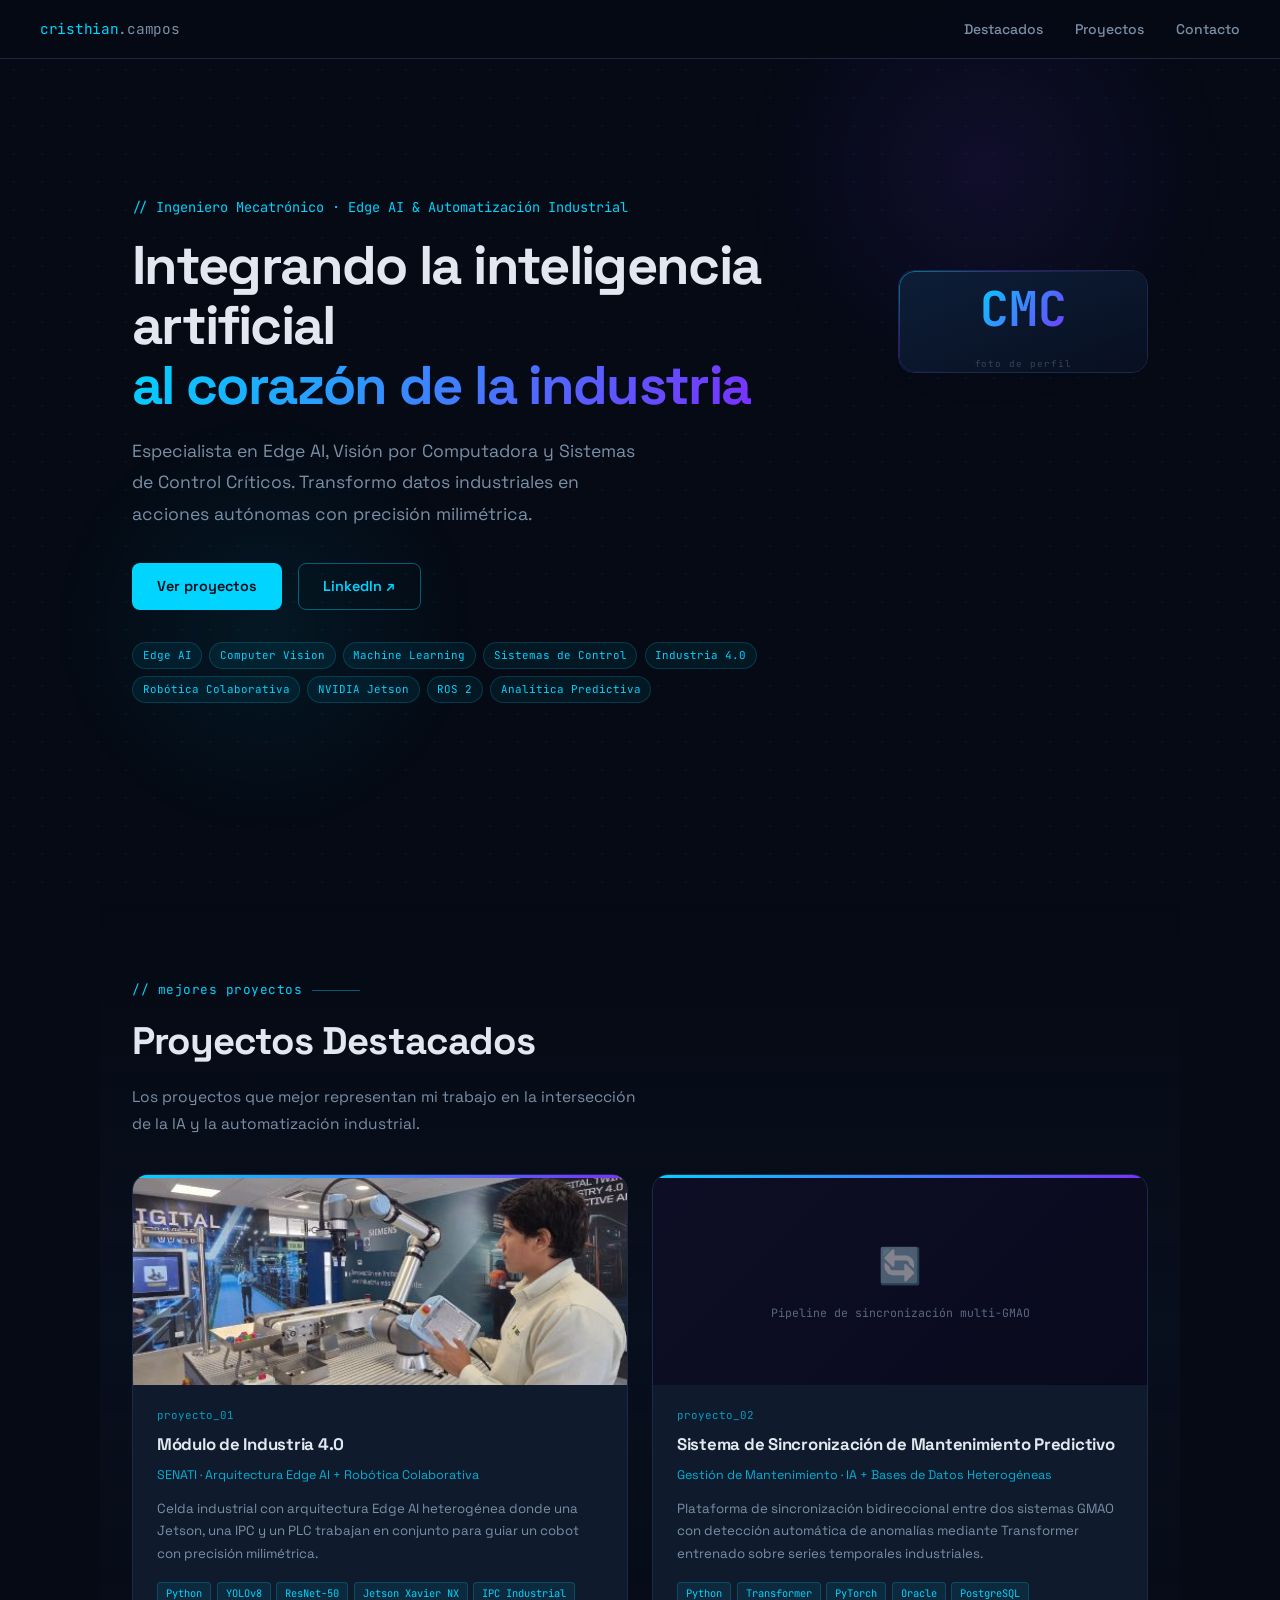
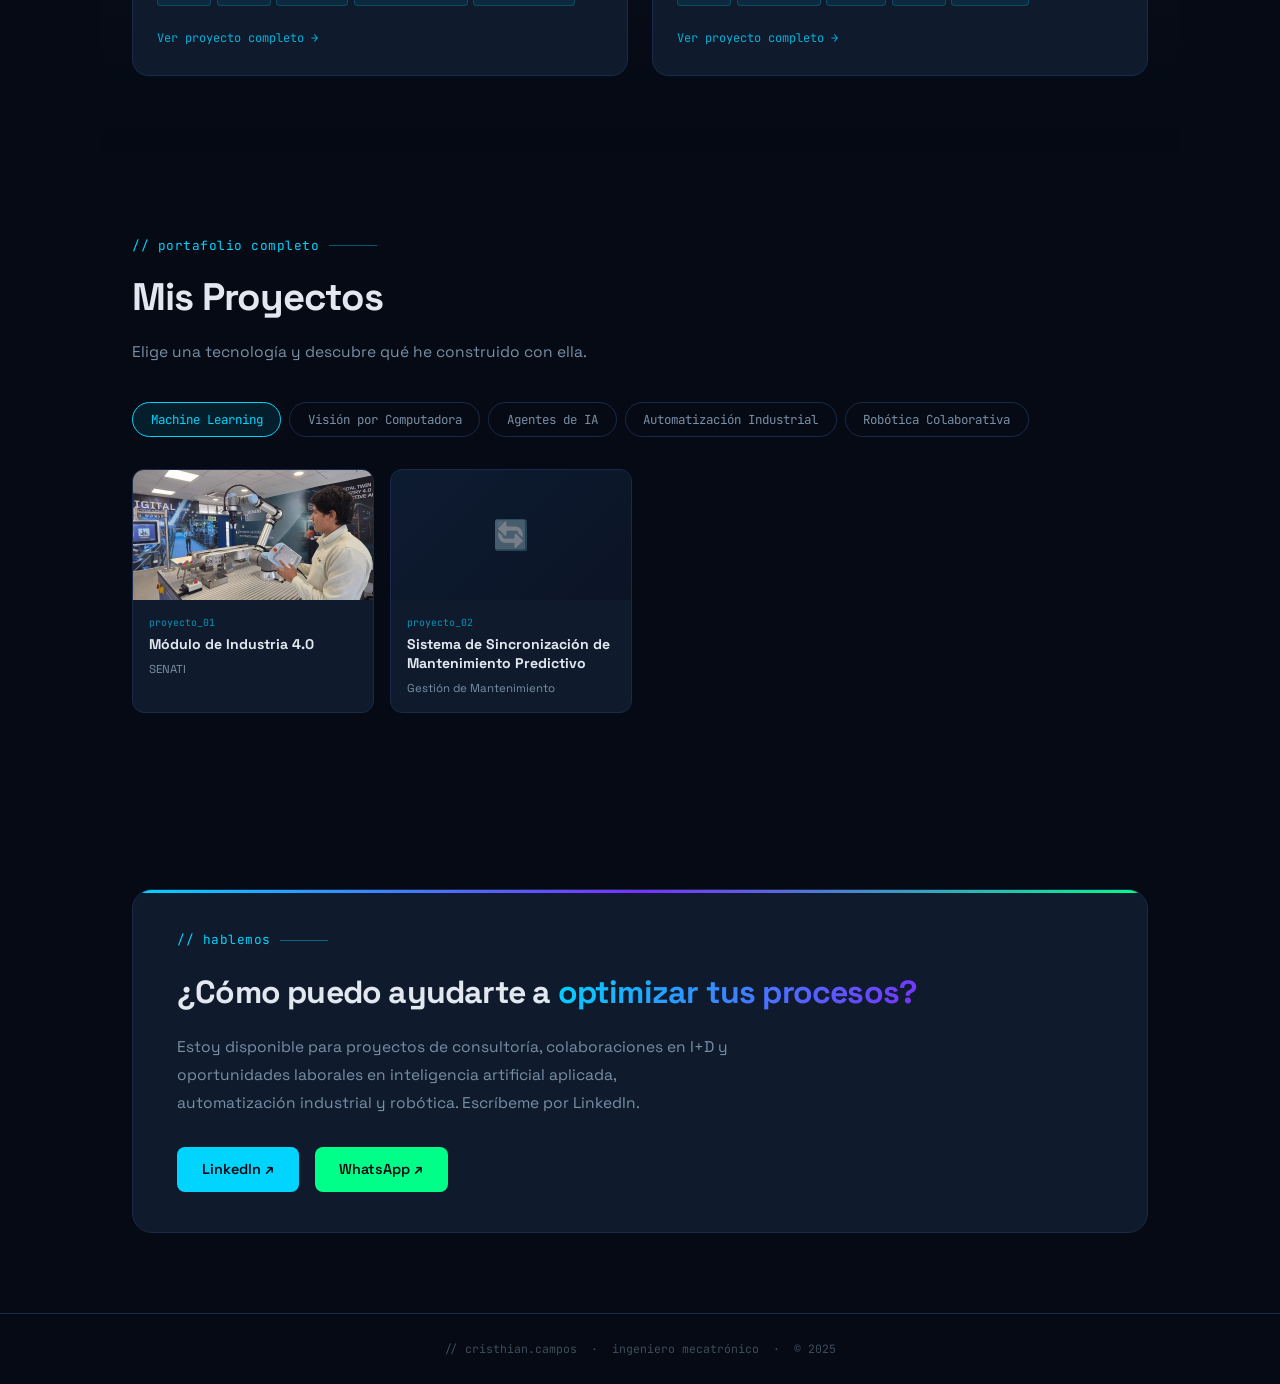
==== commit e7027161: "update src/html" ====
--- a/src/index.html
+++ b/src/index.html
@@ -1357,7 +1357,7 @@
                     { label: 'Seguridad y Gateway · Edge AI', text: 'NVIDIA Jetson Xavier NX como punto de entrada inteligente de la celda: autenticación biométrica por reconocimiento facial y gestión centralizada del flujo de comunicación con el PLC S7-1500 mediante protocolos TCP/IP industriales.' },
                     { label: 'Visión para la Acción · Localización', text: 'Pipeline de segmentación de instancias procesado en una IPC Industrial para detección y localización de piezas en escena. Lógica de transformación de coordenadas de píxeles a posiciones 3D con precisión milimétrica para el cobot.' },
                     { label: 'Monitoreo en Tiempo Real · HMI', text: 'Webserver embebido para visualización en vivo de inferencias del modelo de visión. Supervisión, diagnóstico y ajuste de parámetros desde cualquier dispositivo de la red industrial.' },
-                    { label: 'Control de Calidad · Clasificación en el Borde', text: 'Módulo TM NPU de Siemens integrado en el ciclo de control del PLC ejecutando ResNet-50 en tiempo real. Decisiones deterministas dentro del ciclo de PLC sin latencias externas.' },
+                    { label: 'Control de Calidad · Clasificación en el Borde', text: 'Módulo TM NPU de Siemens integrado en el ciclo de control del PLC ejecutando ResNet-50 en tiempo real. Decisiones deterministas dentro del ciclo de PLC sin latencias externas críticas.' },
                 ],
                 tech: ['Python', 'YOLOv8', 'ResNet-50', 'Jetson Xavier NX', 'IPC Industrial', 'TM NPU Siemens', 'PLC S7-1500', 'TIA Portal', 'Universal Robots', 'TCP/IP', 'OpenCV'],
                 github: null,
